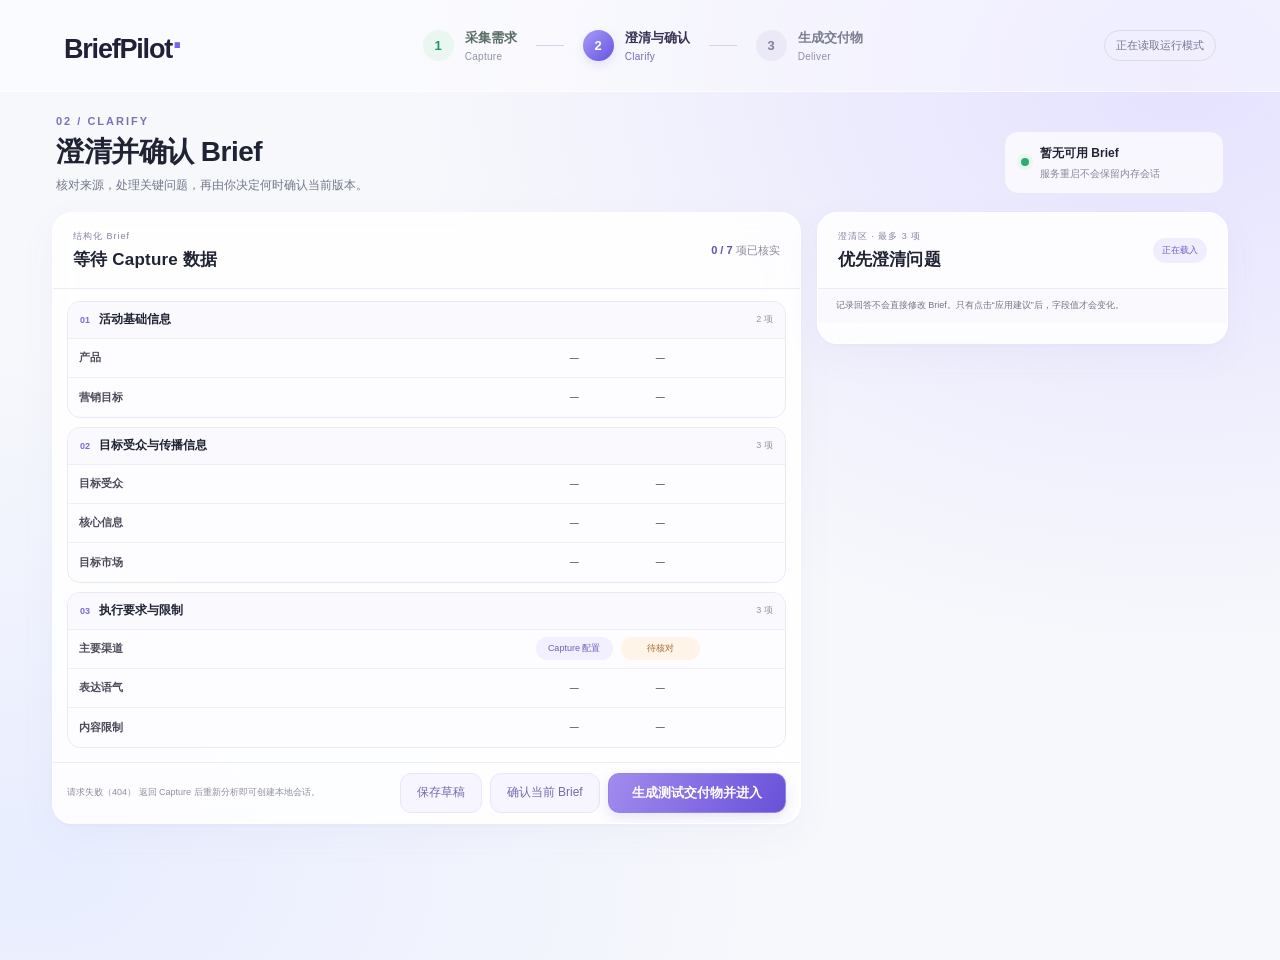
==== design_prototype/clarify.html @ 7cd5693d "feat: complete BriefPilot trusted brief workflow MVP" ====
<!doctype html>
<html lang="zh-CN">
<head>
  <meta charset="utf-8"><meta name="viewport" content="width=device-width, initial-scale=1">
  <title>BriefPilot · 澄清与确认</title><link rel="stylesheet" href="styles.css?v=6"><link rel="stylesheet" href="workspace.css"><link rel="icon" href="data:,">
</head>
<body class="work-page">
  <header class="topbar">
    <a class="brand" href="index.html" aria-label="BriefPilot 首页">BriefPilot<span class="brand-dot">·</span></a>
    <ol class="steps" aria-label="工作流程">
      <li class="done"><a href="index.html"><span class="step-number">1</span><span>采集需求<small>Capture</small></span></a></li>
      <li class="active" aria-current="step"><a href="clarify.html"><span class="step-number">2</span><span>澄清与确认<small>Clarify</small></span></a></li>
      <li><a href="deliver.html"><span class="step-number">3</span><span>生成交付物<small>Deliver</small></span></a></li>
    </ol>
    <span class="prototype-tag" id="mode-tag">正在读取运行模式</span>
  </header>
  <main class="work-main">
    <section class="work-heading">
      <div><p class="eyebrow" id="mode-eyebrow">02 / CLARIFY</p><h1>澄清并确认 Brief</h1><p>核对来源，处理关键问题，再由你决定何时确认当前版本。</p></div>
      <div class="heading-status"><span class="status-dot"></span><div><strong id="brief-version">正在载入工作状态…</strong><small id="save-state">本地测试模式 · 未调用 AI</small></div></div>
    </section>

    <section class="clarify-layout">
      <div class="brief-panel panel">
        <header class="panel-head"><div><span class="panel-kicker">结构化 Brief</span><h2 id="brief-title">等待 Capture 数据</h2></div><span class="summary-line"><b id="confirmed-count">0 / 7</b> 项已核实</span></header>
        <div class="brief-groups">
          <section class="brief-group">
            <header><div><span class="group-index">01</span><h3>活动基础信息</h3></div><span>2 项</span></header>
            <div class="brief-row"><label for="product">产品</label><input id="product" data-field="product"><span class="source" id="source-product">—</span><span class="verify" id="verify-product">—</span><details class="evidence" id="evidence-product" hidden><summary>原文依据</summary><p id="excerpt-product"></p></details></div>
            <div class="brief-row"><label for="goal">营销目标</label><input id="goal" class="critical-field" data-field="campaign_goal"><span class="source" id="source-campaign_goal">—</span><span class="verify" id="verify-campaign_goal">—</span><details class="evidence" id="evidence-campaign_goal" hidden><summary>原文依据</summary><p id="excerpt-campaign_goal"></p></details></div>
          </section>
          <section class="brief-group">
            <header><div><span class="group-index">02</span><h3>目标受众与传播信息</h3></div><span>3 项</span></header>
            <div class="brief-row"><label for="audience">目标受众</label><input id="audience" class="critical-field" data-field="audience"><span class="source" id="source-audience">—</span><span class="verify" id="verify-audience">—</span><details class="evidence" id="evidence-audience" hidden><summary>原文依据</summary><p id="excerpt-audience"></p></details></div>
            <div class="brief-row"><label for="message">核心信息</label><input id="message" class="critical-field" data-field="key_message"><span class="source" id="source-key_message">—</span><span class="verify" id="verify-key_message">—</span><details class="evidence" id="evidence-key_message" hidden><summary>原文依据</summary><p id="excerpt-key_message"></p></details></div>
            <div class="brief-row"><label for="market-clarify">目标市场</label><input id="market-clarify" class="critical-field" data-field="region"><span class="source" id="source-region">—</span><span class="verify" id="verify-region">—</span><details class="evidence" id="evidence-region" hidden><summary>原文依据</summary><p id="excerpt-region"></p></details></div>
          </section>
          <section class="brief-group">
            <header><div><span class="group-index">03</span><h3>执行要求与限制</h3></div><span>3 项</span></header>
            <div class="brief-row"><label for="channels">主要渠道</label><input id="channels" readonly aria-readonly="true"><span class="source user-source">Capture 配置</span><span class="verify pending">待核对</span></div>
            <div class="brief-row"><label for="tone">表达语气</label><input id="tone" data-field="tone"><span class="source" id="source-tone">—</span><span class="verify" id="verify-tone">—</span></div>
            <div class="brief-row"><label for="constraints">内容限制</label><input id="constraints" data-field="constraints"><span class="source" id="source-constraints">—</span><span class="verify" id="verify-constraints">—</span></div>
          </section>
        </div>
        <div id="impact-bar" class="impact-bar" hidden><div><strong>变更影响提示</strong><p id="impact-copy">关键字段已修改；后续生成内容需要使用保存后的新版本。</p></div><button type="button" class="text-button" id="review-impact">查看影响</button></div>
        <footer class="panel-actions"><span id="clarify-feedback">正在连接本地工作状态…</span><div><button type="button" class="button secondary" id="save-draft">保存草稿</button><button type="button" class="button secondary" id="confirm-brief">确认当前 Brief</button><button type="button" class="button primary compact-primary" id="enter-deliver" disabled>生成测试交付物并进入</button></div></footer>
      </div>

      <aside class="question-panel panel">
        <header class="panel-head"><div><span class="panel-kicker">澄清区 · 最多 3 项</span><h2>优先澄清问题</h2></div><span class="question-count" id="question-count">正在载入</span></header>
        <p class="panel-intro">记录回答不会直接修改 Brief。只有点击“应用建议”后，字段值才会变化。</p>
        <div class="questions" id="questions"></div>
      </aside>
    </section>
  </main>
  <dialog id="confirm-dialog"><div class="dialog-kicker">人工确认 · 本地工作状态</div><h2>确认当前 Brief？</h2><p>仍有 <strong id="unresolved-count">0</strong> 项未解决。确认表示你认可当前已保存版本可继续使用，不代表客户批准，也不代表其中声明已完成事实核实。</p><div class="dialog-actions"><button type="button" class="button secondary" id="cancel-confirm">返回检查</button><button type="button" class="button primary" id="complete-confirm">继续确认</button></div></dialog>
  <dialog id="impact-dialog"><div class="dialog-kicker">Change Impact Review</div><h2>关键字段已经变化</h2><p>营销目标、目标市场、目标受众或核心信息保存变更后，Python 后端会保留现有交付物，并将受影响的 current 稿标记为 stale、提示重新审核。</p><button type="button" class="button primary" id="close-impact">知道了</button></dialog>
  <div class="toast" id="toast" role="status" hidden></div>
  <script src="clarify.js?v=5"></script>
</body>
</html>
---- design_prototype/styles.css ----
:root{--canvas:#f7f8fc;--surface:#fff;--primary:#6058d8;--soft:#edeaff;--text:#202333;--muted:#626a7c;--line:#e9e7f3;--radius:22px}

/* Shared workflow navigation states for Capture, Clarify and Deliver. */
.topbar .steps li>a,
.topbar .steps li>a:visited{
  display:flex;
  align-items:center;
  gap:11px;
  border-radius:10px;
  color:inherit;
  text-decoration:none;
}
.topbar .steps li>a:hover{
  color:#514a75;
  text-decoration:none;
}
.topbar .steps li>a:focus-visible{
  outline:3px solid #c8baf9;
  outline-offset:5px;
  text-decoration:none;
}
.topbar .steps li>a:active{
  color:#443b74;
  text-decoration:none;
}
.topbar .steps li.active>a,
.topbar .steps li.active>a:visited{
  color:#363154;
  font-weight:700;
}
.topbar .steps li.done>a,
.topbar .steps li.done>a:visited{
  color:#586b62;
}
.topbar .steps li.done .step-number{
  background:#e9f7f0;
  color:#279569;
}
*{box-sizing:border-box}body{margin:0;color:var(--text);font-family:Inter,"PingFang SC","Microsoft YaHei",sans-serif;background:radial-gradient(ellipse at 92% 8%,#e5e2ff 0,transparent 46%),radial-gradient(ellipse at 3% 90%,#e8edff 0,transparent 42%),var(--canvas);font-size:14px;-webkit-font-smoothing:antialiased}button,input,select,textarea{font:inherit}button{cursor:pointer}.topbar{height:92px;padding:0 5%;display:flex;align-items:center;justify-content:space-between;border-bottom:1px solid #ffffffba;background:#ffffff60}.brand{font-size:27px;font-weight:800;letter-spacing:-1.2px;color:#202039;text-decoration:none}.brand-dot{color:#7764ed;font-size:38px}.prototype-tag{font-size:11px;color:#77778e;border:1px solid #ddd9f1;padding:7px 11px;border-radius:20px}.steps{list-style:none;display:flex;gap:66px;padding:0;margin:0}.steps li{display:flex;align-items:center;gap:11px;position:relative;color:#7a7c91;font-size:13px;font-weight:600}.steps li:not(:last-child):after{content:"";position:absolute;width:28px;height:1px;background:#d6d3e9;right:-47px}.steps small{display:block;font-size:10px;font-weight:400;letter-spacing:.3px;margin-top:4px;color:#9091a6}.step-number{width:31px;height:31px;border-radius:50%;display:grid;place-items:center;background:#eae9f5;color:#81809c;font-size:13px}.active .step-number{background:linear-gradient(135deg,#a99afa,#6455df);color:white;box-shadow:0 4px 10px #7660db24}.steps .active{color:#363154}.active small{color:#7569b4}main{max-width:1200px;margin:0 auto;padding:0 12px}.intro{display:flex;justify-content:space-between;align-items:center;padding:43px 17px 32px}.eyebrow{font-size:11px;letter-spacing:2px;font-weight:600;color:#7d71b5;margin:0 0 17px}h1{font-size:37px;letter-spacing:-1px;line-height:1.5;font-weight:650;margin:0}h1 span{color:var(--primary)}.subtitle{font-size:13px;color:#7a7e92;line-height:1.9;margin:14px 0 0}.principle{width:300px;border-left:1px solid #dcd7f3;padding:4px 0 4px 37px;margin-right:29px;color:#87829f}.principle-index{font-size:10px;letter-spacing:2px}.principle p{font-size:22px;line-height:1.7;color:#71688f;font-weight:400;margin:16px 0}.principle-rule{width:31px;height:2px;background:#b8acee;margin:18px 0}.principle>span:last-child{font-size:11px;letter-spacing:1px}.workspace{background:#ffffffdf;border:1px solid white;border-radius:var(--radius);padding:28px 32px 0;box-shadow:0 12px 44px #6863b20c,0 2px 5px #6863b208;backdrop-filter:blur(15px)}.card-heading{display:flex;justify-content:space-between;align-items:center;margin-bottom:21px}.section-kicker{font-size:10px;color:#9994ad;letter-spacing:1px;margin-bottom:7px}h2{font-size:19px;margin:0;font-weight:650;letter-spacing:.2px}.button{border-radius:11px;display:inline-flex;align-items:center;justify-content:center;gap:19px;transition:background .18s,box-shadow .18s,transform .18s;min-height:42px;border:1px solid transparent}.secondary{color:#7568b0;background:#f7f5ff;border-color:#eae5fb;padding:0 16px;font-size:12px}.secondary:hover{background:#eeebff;border-color:#d8cef9}.editor{border:1px solid #e4e1f0;border-radius:13px;overflow:hidden;background:#fbfaff;transition:box-shadow .2s,border-color .2s}.editor:focus-within{border-color:#9481e9;box-shadow:0 0 0 3px #edeaff}textarea{background:transparent;border:0;resize:vertical;min-height:140px;height:151px;width:100%;outline:0;padding:20px 21px 7px;color:#353344;font-size:13px;line-height:1.9}textarea::placeholder{color:#9b98af}.editor-footer{display:flex;justify-content:space-between;padding:8px 20px 13px;font-size:10px;color:#aaa5bd}.configuration{display:grid;grid-template-columns:1.05fr 1.13fr .65fr;gap:32px;padding:23px 0 25px}.field label,.field legend{font-size:12px;font-weight:600}.field label>span:not(.checkmark),.field legend>span{font-size:10px;font-weight:400;color:#9a96aa;margin-left:9px}.field select{width:100%;display:block;height:42px;background:#fcfbff;color:#69647f;border:1px solid #e6e2f1;border-radius:9px;padding:0 12px;margin-top:10px;font-size:12px;cursor:pointer}.field{margin:0;padding:0;border:0;min-width:0}.channel-options{display:flex;gap:10px;margin-top:10px}.channel{height:42px;display:flex;align-items:center;gap:9px;border:1px solid #e2dcf6;border-radius:9px;padding:0 15px;background:#f4f1ff;color:#6653b8;cursor:pointer;flex:1;font-size:12px!important;font-weight:500!important}.channel input{position:absolute;opacity:0;width:1px;height:1px}.checkmark{width:14px;height:14px;border-radius:4px;border:1px solid #c2b7e8;display:grid;place-items:center}.channel:has(:checked) .checkmark{background:#8c79e5;border-color:#8c79e5}.channel:has(:checked) .checkmark:after{content:"✓";color:white;font-size:10px}.channel:has(input:not(:checked)){background:#fff;color:#817a92}.channel:focus-within{outline:2px solid #a48de8;outline-offset:3px}.language{border-left:1px solid #ece8f4;padding-left:27px}.language>span{font-size:10px;color:#9690a6}.language strong{display:block;font-weight:500;font-size:13px;margin-top:9px}.language small{font-size:10px;color:#a5a0b3;margin-left:8px;font-weight:400}.language p{font-size:10px;color:#a8a3b5;margin:6px 0 0}.action-row{display:flex;align-items:center;justify-content:space-between;border-top:1px solid #eeeaf5;padding:22px 0}.action-note strong{font-size:12px;font-weight:500;color:#736c86}.action-note p{font-size:11px;color:#a19aaa;margin:6px 0 0}.primary{min-width:178px;min-height:46px;background:linear-gradient(115deg,#a28bee,#6851d8);color:#fff;padding:0 23px;box-shadow:0 5px 14px #7359d329;border:1px solid #9681e5;font-size:13px;font-weight:600}.primary:hover{transform:translateY(-1px);box-shadow:0 7px 19px #7359d345}.primary:active{transform:translateY(0)}button:focus-visible,select:focus-visible{outline:3px solid #c8baf9;outline-offset:3px}footer{display:flex;justify-content:space-between;font-size:10px;color:#a4a0b4;padding:19px 5px 26px}footer b{font-size:10px;font-weight:600;margin-left:10px;color:#878198}.sr-only{position:absolute;width:1px;height:1px;padding:0;margin:-1px;overflow:hidden;clip:rect(0,0,0,0);white-space:nowrap;border:0}#feedback{color:#98674c;font-size:12px;padding:0 0 18px;margin:0}dialog{border:1px solid white;border-radius:24px;padding:32px;width:min(480px,calc(100% - 40px));box-shadow:0 25px 100px #39306030;color:var(--text)}dialog::backdrop{background:#29213d50;backdrop-filter:blur(5px)}.dialog-kicker{font-size:11px;color:var(--primary);margin-bottom:13px}dialog p{line-height:1.9;color:var(--muted);font-size:13px}dialog dl{background:#f5f3fe;padding:18px;border-radius:12px}dialog dl div{display:flex;justify-content:space-between;font-size:12px;line-height:2.1}dialog dd{margin:0}.dialog-note{margin:20px 0}.dialog-note+.primary{width:100%}@media(min-width:1450px){.intro{padding-top:47px;padding-bottom:37px}.workspace{padding-top:30px}textarea{height:165px}}@media(max-width:900px){.topbar{padding:0 24px}.prototype-tag{display:none}.steps{gap:37px}.steps li:not(:last-child):after{right:-27px;width:17px}.intro{padding:35px 10px}.principle{width:220px;margin:0;padding-left:24px}.configuration{gap:18px;grid-template-columns:1fr 1fr}.language{display:none}main{padding:0 22px}h1{font-size:31px}}@media(max-width:600px){.topbar{height:auto;min-height:125px;flex-direction:column;justify-content:center;gap:17px}.brand{font-size:24px}.steps{gap:40px}.steps li{font-size:10px;gap:7px}.step-number{width:25px;height:25px}.steps small{font-size:9px}.intro{padding:30px 0}.principle{display:none}h1{font-size:29px}.workspace{padding:22px 18px 0}.configuration{grid-template-columns:1fr}.card-heading{gap:12px}.secondary{font-size:10px;padding:0 10px;gap:7px}.section-kicker{font-size:9px}h2{font-size:17px}.action-row{gap:18px;align-items:stretch;flex-direction:column}.primary{width:100%}footer{line-height:1.8}footer>span:last-child{display:none}textarea{height:180px}main{padding:0 16px}}
---- design_prototype/workspace.css ----
/* V2 workspace extension. All colors, type families, buttons and top chrome inherit styles.css. */
.steps li a{display:flex;align-items:center;gap:11px;color:inherit;text-decoration:none}.steps .done .step-number{background:#e9f7f0;color:#279569}.work-page{min-width:1080px;min-height:960px}.work-main{padding-bottom:24px}.work-heading{min-height:108px;padding:23px 4px 18px;display:flex;align-items:flex-end;justify-content:space-between}.work-heading .eyebrow{margin:0 0 8px}.work-heading h1{font-size:28px;line-height:1.2;letter-spacing:-.5px}.work-heading>div>p:last-child{margin:8px 0 0;color:#71768a;font-size:12px}.heading-status{display:flex;align-items:center;gap:11px;background:#ffffffb3;border:1px solid #ebe8f4;border-radius:14px;padding:12px 16px;min-width:220px}.status-dot,.current-dot{width:8px;height:8px;border-radius:50%;background:#33aa73;box-shadow:0 0 0 4px #e7f8ef}.heading-status strong{font-size:12px;font-weight:600}.heading-status small{display:block;color:#8a8698;font-size:10px;margin-top:5px}.panel{background:#ffffffdf;border:1px solid #fff;border-radius:20px;box-shadow:0 12px 38px #6863b20c,0 2px 5px #6863b208;backdrop-filter:blur(14px)}.panel-head{min-height:66px;padding:17px 20px;display:flex;justify-content:space-between;align-items:center;border-bottom:1px solid #eeebf5}.panel-kicker{display:block;font-size:9px;color:#8b82a4;letter-spacing:1px;margin-bottom:5px}.panel-head h2,.content-head h2{font-size:17px}.summary-line{font-size:11px;color:#8d8898}.summary-line b{color:#5f56a5}.clarify-layout{display:grid;grid-template-columns:minmax(0,1.82fr) minmax(360px,1fr);gap:16px;align-items:start}.brief-panel{overflow:hidden}.brief-groups{padding:12px 14px 5px}.brief-group{border:1px solid #ebe8f3;border-radius:13px;margin-bottom:9px;background:#fdfcff}.brief-group>header{height:37px;padding:0 12px;display:flex;justify-content:space-between;align-items:center;background:#faf9fe;border-bottom:1px solid #efecf5;border-radius:13px 13px 0 0}.brief-group>header>div{display:flex;align-items:center;gap:9px}.brief-group h3{margin:0;font-size:12px}.brief-group>header>span{font-size:9px;color:#9993a7}.group-index{color:#7969d9;font-size:9px;font-weight:700}.brief-row{min-height:39px;display:grid;grid-template-columns:94px minmax(180px,1fr) 77px 79px 66px;gap:8px;align-items:center;padding:4px 11px;border-bottom:1px solid #f1eff5;position:relative}.brief-row:last-child{border-bottom:0}.brief-row>label{font-size:11px;font-weight:600;color:#4b4858}.brief-row>input{height:29px;border:1px solid transparent;border-radius:7px;background:transparent;padding:0 8px;color:#343142;font-size:11px;min-width:0}.brief-row>input:hover{border-color:#e6e1f2;background:#fff}.brief-row>input:focus{outline:0;border-color:#9683e8;background:#fff;box-shadow:0 0 0 3px #edeaff}.source,.verify{font-size:9px;border-radius:20px;text-align:center;padding:5px 6px;white-space:nowrap}.user-source{background:#f2efff;color:#6d5fc3}.inferred-source{background:#f0edff;color:#8068ce}.verified{background:#e9f8f0;color:#26845b}.pending{background:#fff4e7;color:#a36c30}.unresolved{background:#f7f3ec;color:#8e7658}.evidence{font-size:9px;color:#766c9b;position:relative}.evidence summary{cursor:pointer;list-style:none;white-space:nowrap}.evidence summary::-webkit-details-marker{display:none}.evidence[open] p{position:absolute;z-index:5;right:0;top:20px;width:260px;margin:0;padding:10px 12px;color:#625d71;line-height:1.6;background:#fff;border:1px solid #e6e0f2;border-radius:9px;box-shadow:0 9px 24px #4f47761f}.impact-bar{margin:0 14px 8px;background:#fff7f0;border:1px solid #f3e4d8;border-radius:11px;padding:10px 12px;display:flex;align-items:center;justify-content:space-between}.impact-bar[hidden]{display:none}.impact-bar strong{font-size:11px;color:#865f3e}.impact-bar p{font-size:9px;color:#9a775b;margin:4px 0 0}.text-button{background:transparent;border:0;color:#6857c9;font-size:10px;padding:7px}.panel-actions{min-height:60px;border-top:1px solid #eeebf5;padding:10px 14px;display:flex;align-items:center;justify-content:space-between}.panel-actions>span{font-size:9px;color:#938d9f}.panel-actions>div{display:flex;gap:8px}.compact-primary{min-width:142px;min-height:40px}.panel-actions .secondary{min-height:40px}.question-panel{overflow:hidden}.question-panel .panel-intro{margin:0;padding:10px 18px;color:#777185;font-size:9px;line-height:1.55;background:#faf9fd}.question-count{font-size:9px;color:#6f5fc5;background:#f0edff;padding:6px 9px;border-radius:20px}.questions{padding:10px}.question{border:1px solid #ece8f4;border-radius:12px;padding:10px;margin-bottom:8px;background:#fefeff}.question:last-child{margin-bottom:0}.question-title{display:flex;gap:9px;align-items:flex-start}.question-title>span{width:22px;height:22px;border-radius:50%;display:grid;place-items:center;background:#f0edff;color:#6656c9;font-size:10px;font-weight:700;flex:0 0 auto}.question-title strong{font-size:11px;display:block;line-height:1.45}.question-title small{font-size:8px;color:#9b95a8}.answer-input{width:calc(100% - 31px);height:31px;margin:7px 0 7px 31px;border:1px solid #e5e1ef;border-radius:8px;padding:0 9px;font-size:10px;color:#423d50}.answer-input:focus{outline:0;border-color:#9784e8;box-shadow:0 0 0 3px #eeeaff}.question-actions{display:flex;gap:5px;margin-left:31px}.question-actions button,.suggestion button{border:1px solid #e5e0f1;background:#fff;color:#6f6790;border-radius:7px;padding:5px 8px;font-size:8px}.question-actions button:first-child,.suggestion button{color:#6252be;background:#f2efff;border-color:#e4ddfd}.question[data-state="deferred"]{background:#fcfaf6}.question[data-state="na"]{opacity:.66}.question[data-state="applied"]{border-color:#ccebdc;background:#fbfffd}.suggestion{margin:8px 0 0 31px;padding:8px;background:#f5f2ff;border-radius:8px}.suggestion[hidden]{display:none}.suggestion span{font-size:8px;color:#7b6cc6}.suggestion p{margin:4px 0 7px;font-size:10px;line-height:1.4;color:#4c465c}.toast{position:fixed;right:28px;bottom:28px;background:#29263b;color:#fff;padding:12px 17px;border-radius:11px;font-size:11px;box-shadow:0 12px 34px #29263b36;z-index:20}.toast[hidden]{display:none}.dialog-actions{display:flex;justify-content:flex-end;gap:8px;margin-top:22px}.dialog-actions .primary{min-width:130px}.dialog-actions .secondary{min-width:110px}

.deliver-heading{align-items:center}.deliver-controls{display:flex;align-items:center;gap:8px}.deliver-controls .secondary{min-height:44px;font-size:11px}.deliver-shell{overflow:hidden}.stale-banner{display:flex;justify-content:space-between;align-items:center;padding:11px 20px;background:#fff3f0;border-bottom:1px solid #f4ded8}.stale-banner[hidden]{display:none}.stale-banner strong{font-size:11px;color:#a14f41}.stale-banner p{font-size:9px;color:#996d66;margin:3px 0 0}.deliver-tabs{height:72px;display:grid;grid-template-columns:repeat(3,1fr);border-bottom:1px solid #ece8f4;padding:7px}.deliver-tabs button{background:transparent;border:0;border-radius:11px;display:grid;grid-template-columns:30px auto;grid-template-rows:1fr 1fr;text-align:left;align-items:end;padding:8px 18px;color:#777185}.deliver-tabs button>span{grid-row:1/3;align-self:center;width:25px;height:25px;display:grid;place-items:center;border-radius:50%;background:#f0eef8;color:#89839d;font-size:9px}.deliver-tabs strong{font-size:12px}.deliver-tabs small{font-size:8px;align-self:start;margin-top:2px;color:#9e98aa}.deliver-tabs button[aria-selected="true"]{background:#f2efff;color:#5c4ec0}.deliver-tabs button[aria-selected="true"]>span{background:#7662dc;color:#fff}.deliver-content{padding:17px 20px 12px;min-height:520px}.deliver-content[hidden]{display:none}.content-head{height:48px;display:flex;align-items:flex-start;justify-content:space-between}.content-head .panel-kicker{margin-bottom:4px}.review-select{font-size:9px;color:#8d869a;display:flex;align-items:center;gap:8px}.review-select select{height:31px;border:1px solid #dfd9ee;border-radius:8px;background:#fbfaff;color:#544d68;padding:0 28px 0 9px;font-size:10px}.marketing-grid{display:grid;grid-template-columns:minmax(0,2.15fr) minmax(245px,.75fr);gap:14px}.brief-document{border:1px solid #e9e5f1;border-radius:14px;background:#fefeff;padding:15px}.document-lead{min-height:101px;border-radius:11px;padding:16px 18px;background:linear-gradient(120deg,#f5efff,#f3f5ff);display:flex;justify-content:space-between}.document-lead>div>span{font-size:8px;letter-spacing:1px;color:#8473c3}.document-lead h3{font-size:22px;margin:9px 0 7px;letter-spacing:-.4px}.document-lead p{font-size:10px;color:#746e84;margin:0}.version-chip{align-self:flex-start;background:#f0edff;color:#6856c7;padding:6px 9px;border-radius:20px;font-size:9px}.brief-facts{display:grid;grid-template-columns:repeat(3,1fr);gap:8px;margin:12px 0}.brief-facts>div{border:1px solid #eeeaf4;border-radius:10px;padding:11px}.brief-facts span,.brief-points span{display:block;color:#8c8599;font-size:8px;margin-bottom:6px}.brief-facts strong{font-size:10px}.brief-points{display:grid;grid-template-columns:1.2fr 1.5fr .7fr;border-top:1px solid #efecf4;padding-top:12px;gap:14px}.brief-points p{font-size:10px;line-height:1.5;margin:0;color:#514c5f}.delivery-rail{display:grid;gap:10px}.delivery-rail>section{border:1px solid #e9e5f1;border-radius:12px;padding:14px;background:#fefeff}.rail-label{font-size:8px;color:#8a8396;letter-spacing:.5px}.status-row{display:flex;gap:9px;align-items:center;margin:11px 0 13px}.status-row strong{font-size:11px;color:#277d59}.delivery-rail dl{margin:0}.delivery-rail dl>div{display:flex;justify-content:space-between;font-size:9px;line-height:2}.delivery-rail dt{color:#8b8595}.delivery-rail dd{margin:0}.risk-card{background:#fffcf8!important}.risk-card p{font-size:9px;color:#655b51;border-bottom:1px solid #f2ece5;padding:8px 0;margin:0}.risk-card small{display:block;color:#9a8d7e;font-size:8px;line-height:1.5;margin-top:8px}.clarification-sheet{display:grid;gap:9px}.clarification-sheet article{display:grid;grid-template-columns:64px 1fr 140px;gap:12px;align-items:center;border:1px solid #ece8f4;border-radius:12px;padding:13px;background:#fefeff}.question-state{font-size:9px;text-align:center;border-radius:20px;padding:6px}.question-state.resolved{background:#e8f8ef;color:#248359}.question-state.deferred{background:#fff5e8;color:#a26d33}.question-state.open{background:#f2efff;color:#6859bd}.clarification-sheet strong{font-size:11px}.clarification-sheet p{font-size:9px;color:#777082;margin:5px 0 0}.clarification-sheet small{font-size:8px;color:#9a94a5}.sheet-note{margin-top:11px;padding:13px 15px;border-radius:11px;background:#f5f3fc}.sheet-note strong{font-size:10px}.sheet-note p{font-size:9px;color:#777082;margin:5px 0 0}.channel-drafts{display:grid;grid-template-columns:1fr 1fr;gap:12px}.draft-card{border:1px solid #e9e5f1;border-radius:13px;padding:14px;background:#fefeff}.draft-card>header{display:flex;justify-content:space-between;align-items:center}.draft-card>header>div{display:flex;align-items:center;gap:10px}.platform-mark{width:32px;height:32px;border-radius:9px;background:#ede9ff;color:#6352c3;display:grid;place-items:center;font-size:9px;font-weight:700}.draft-card header strong{font-size:11px}.draft-card header small{display:block;font-size:8px;color:#9b95a6;margin-top:4px}.draft-status{font-size:8px;color:#27825a;background:#e9f8f0;padding:5px 8px;border-radius:20px}.draft-card label{font-size:9px;color:#7e778d;display:block;margin-top:11px}.draft-card textarea{height:69px;min-height:69px;resize:none;border:1px solid #e5e0ef;border-radius:9px;margin-top:5px;padding:9px 10px;background:#faf9fe;color:#3f3a4b;font-size:10px;line-height:1.5}.translation{background:#f4f2fb;border-radius:9px;padding:9px 11px;margin-top:8px}.translation>span{font-size:8px;color:#797187}.translation b{color:#25835b;background:#e4f6ec;border-radius:20px;padding:3px 6px;margin-left:5px;font-weight:500}.translation b.needs-update{color:#a6682e;background:#fff0df}.translation p,.expression{font-size:9px;line-height:1.5;margin:6px 0 0;color:#555061}.expression{color:#837c8c}.translation-warning{margin-top:10px;padding:10px 12px;border-radius:10px;background:#fff4e8;border:1px solid #f3e3d2}.translation-warning[hidden]{display:none}.translation-warning strong{font-size:10px;color:#9d6834}.translation-warning p{font-size:9px;margin:4px 0 0;color:#94785c}.review-badge{font-size:9px;color:#a36b30;background:#fff3e5;border-radius:20px;padding:6px 9px}.deliver-actions{min-height:63px;border-top:1px solid #ece8f4;padding:10px 20px;display:flex;justify-content:space-between;align-items:center}.deliver-actions>div:first-child strong{display:block;font-size:10px}.deliver-actions>div:first-child span{display:block;font-size:8px;color:#9891a1;margin-top:5px}.deliver-actions>div:last-child{display:flex;gap:8px}.deliver-actions .secondary{min-height:40px}.deliver-actions .compact-primary{min-height:40px}

.review-notes,.handoff-notes{display:grid;grid-template-columns:repeat(3,1fr);gap:10px;margin-top:12px}.review-notes article,.handoff-notes article{border-top:1px solid #e8e4f0;padding:12px 4px}.review-notes span,.handoff-notes span{font-size:8px;color:#8d8699}.review-notes strong,.handoff-notes strong{display:block;font-size:10px;margin:6px 0}.review-notes p,.handoff-notes p{font-size:9px;color:#777181;margin:0;line-height:1.5}.handoff-notes{margin-top:16px}
@media(max-width:1180px){.clarify-layout{grid-template-columns:1.65fr 1fr}.brief-row{grid-template-columns:78px minmax(150px,1fr) 65px 68px 55px}.work-main{padding-left:22px;padding-right:22px}.channel-drafts{grid-template-columns:1fr}.deliver-content{min-height:540px}}
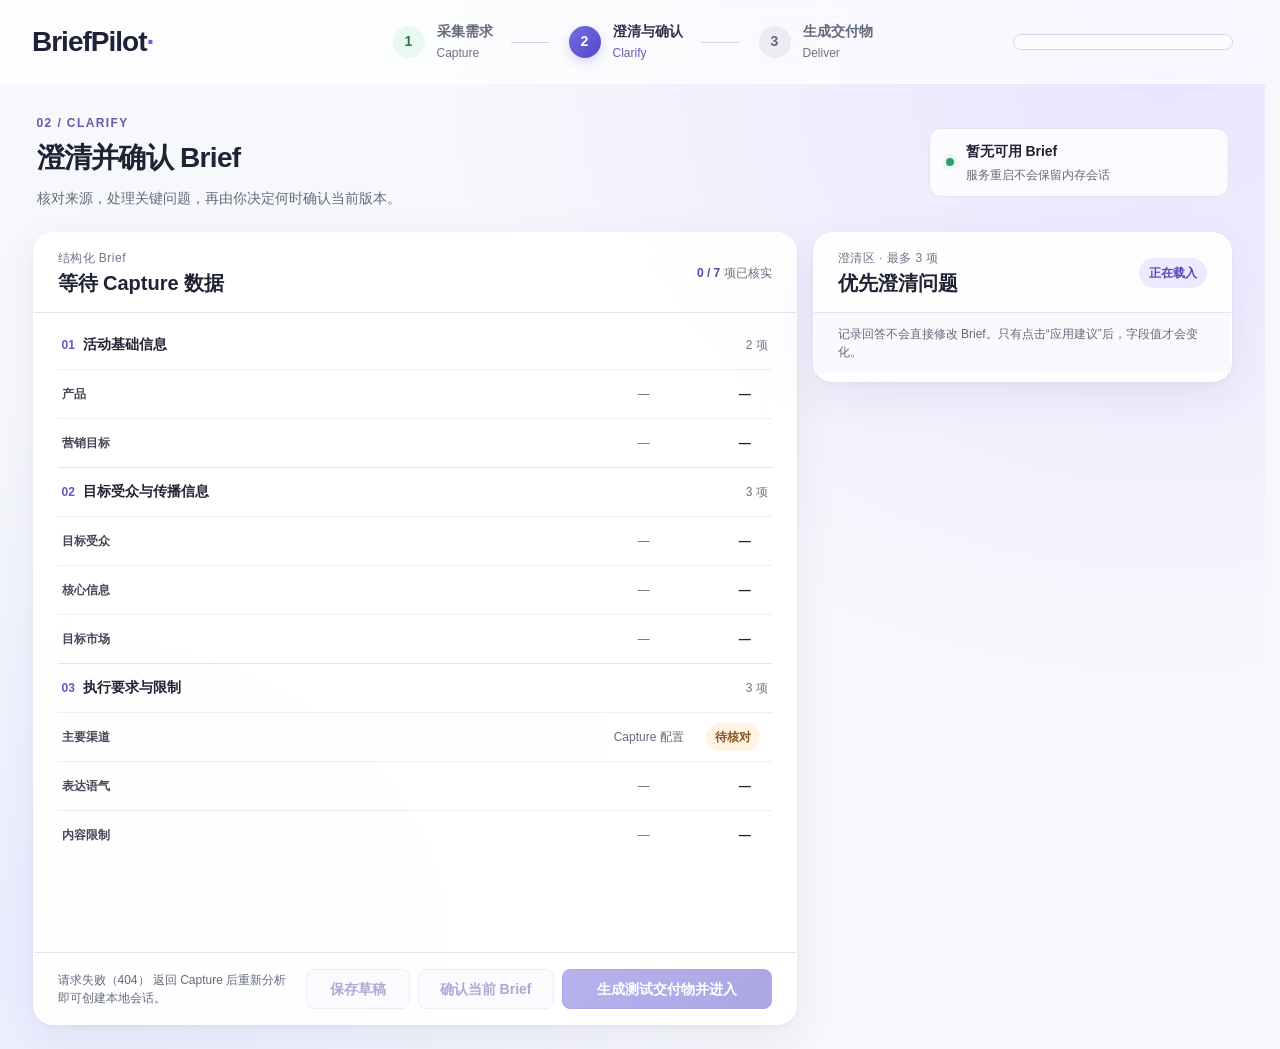
==== commit 4cb7a6c7: "release: finalize BriefPilot V2.1 portfolio build" ====
--- a/design_prototype/clarify.html
+++ b/design_prototype/clarify.html
@@ -2,7 +2,7 @@
 <html lang="zh-CN">
 <head>
   <meta charset="utf-8"><meta name="viewport" content="width=device-width, initial-scale=1">
-  <title>BriefPilot · 澄清与确认</title><link rel="stylesheet" href="styles.css?v=6"><link rel="stylesheet" href="workspace.css"><link rel="icon" href="data:,">
+  <title>BriefPilot · 澄清与确认</title><link rel="stylesheet" href="styles.css?v=10"><link rel="stylesheet" href="workspace.css?v=5"><link rel="icon" href="data:,">
 </head>
 <body class="work-page">
   <header class="topbar">
@@ -12,7 +12,7 @@
       <li class="active" aria-current="step"><a href="clarify.html"><span class="step-number">2</span><span>澄清与确认<small>Clarify</small></span></a></li>
       <li><a href="deliver.html"><span class="step-number">3</span><span>生成交付物<small>Deliver</small></span></a></li>
     </ol>
-    <span class="prototype-tag" id="mode-tag">正在读取运行模式</span>
+    <span class="prototype-tag" id="mode-tag" data-compact-label="读取模式">正在读取运行模式</span>
   </header>
   <main class="work-main">
     <section class="work-heading">
@@ -43,7 +43,7 @@
           </section>
         </div>
         <div id="impact-bar" class="impact-bar" hidden><div><strong>变更影响提示</strong><p id="impact-copy">关键字段已修改；后续生成内容需要使用保存后的新版本。</p></div><button type="button" class="text-button" id="review-impact">查看影响</button></div>
-        <footer class="panel-actions"><span id="clarify-feedback">正在连接本地工作状态…</span><div><button type="button" class="button secondary" id="save-draft">保存草稿</button><button type="button" class="button secondary" id="confirm-brief">确认当前 Brief</button><button type="button" class="button primary compact-primary" id="enter-deliver" disabled>生成测试交付物并进入</button></div></footer>
+        <footer class="panel-actions"><span id="clarify-feedback" role="status" aria-live="polite">正在连接本地工作状态…</span><div><button type="button" class="button secondary" id="save-draft">保存草稿</button><button type="button" class="button secondary" id="confirm-brief">确认当前 Brief</button><button type="button" class="button primary compact-primary" id="enter-deliver" disabled>生成测试交付物并进入</button></div></footer>
       </div>
 
       <aside class="question-panel panel">
@@ -53,9 +53,9 @@
       </aside>
     </section>
   </main>
-  <dialog id="confirm-dialog"><div class="dialog-kicker">人工确认 · 本地工作状态</div><h2>确认当前 Brief？</h2><p>仍有 <strong id="unresolved-count">0</strong> 项未解决。确认表示你认可当前已保存版本可继续使用，不代表客户批准，也不代表其中声明已完成事实核实。</p><div class="dialog-actions"><button type="button" class="button secondary" id="cancel-confirm">返回检查</button><button type="button" class="button primary" id="complete-confirm">继续确认</button></div></dialog>
-  <dialog id="impact-dialog"><div class="dialog-kicker">Change Impact Review</div><h2>关键字段已经变化</h2><p>营销目标、目标市场、目标受众或核心信息保存变更后，Python 后端会保留现有交付物，并将受影响的 current 稿标记为 stale、提示重新审核。</p><button type="button" class="button primary" id="close-impact">知道了</button></dialog>
-  <div class="toast" id="toast" role="status" hidden></div>
-  <script src="clarify.js?v=5"></script>
+  <dialog id="confirm-dialog" aria-labelledby="confirm-dialog-title"><div class="dialog-kicker">人工确认 · 本地工作状态</div><h2 id="confirm-dialog-title">确认当前 Brief？</h2><p>仍有 <strong id="unresolved-count">0</strong> 项未解决。确认表示你认可当前已保存版本可继续使用，不代表客户批准，也不代表其中声明已完成事实核实。</p><div class="dialog-actions"><button type="button" class="button secondary" id="cancel-confirm">返回检查</button><button type="button" class="button primary" id="complete-confirm">继续确认</button></div></dialog>
+  <dialog id="impact-dialog" aria-labelledby="impact-dialog-title"><div class="dialog-kicker">变更影响检查</div><h2 id="impact-dialog-title">关键字段已经变化</h2><p>营销目标、目标市场、目标受众或核心信息保存变更后，Python 后端会保留现有交付物，并将受影响的当前稿标记为需复审、提示重新审核。</p><button type="button" class="button primary" id="close-impact">知道了</button></dialog>
+  <div class="toast" id="toast" role="status" aria-live="polite" hidden></div>
+  <script src="clarify.js?v=12"></script>
 </body>
 </html>
--- a/design_prototype/styles.css
+++ b/design_prototype/styles.css
@@ -1,39 +1,165 @@
-:root{--canvas:#f7f8fc;--surface:#fff;--primary:#6058d8;--soft:#edeaff;--text:#202333;--muted:#626a7c;--line:#e9e7f3;--radius:22px}
+:root {
+  --color-canvas:#f7f8fc;--color-surface:#fff;--color-surface-subtle:#faf9fd;
+  --color-primary:#6058d8;--color-primary-strong:#4f46c7;--color-primary-soft:#edeaff;
+  --color-text:#202333;--color-text-secondary:#626a7c;--color-text-muted:#6f7487;
+  --color-border:#e5e3ed;--color-border-strong:#d8d4e6;
+  --color-success:#247a55;--color-success-soft:#e9f8f0;
+  --color-warning:#87551f;--color-warning-soft:#fff3e3;
+  --color-danger:#9b4438;--color-danger-soft:#fff0ed;--color-focus:#4f3fc9;
+  --font-size-xs:12px;--font-size-sm:14px;--font-size-md:16px;--font-size-lg:20px;--font-size-xl:28px;
+  --font-weight-regular:400;--font-weight-semibold:600;--font-weight-bold:700;
+  --line-height-tight:1.25;--line-height-base:1.5;--line-height-relaxed:1.7;
+  --space-1:4px;--space-2:8px;--space-3:12px;--space-4:16px;--space-6:24px;--space-8:32px;
+  --radius-control:8px;--radius-card:12px;--radius-panel:20px;--radius-pill:999px;
+  --control-height:40px;--control-height-lg:44px;
+  --shadow-sm:0 2px 8px rgba(63,54,112,.08);
+  --shadow-panel:0 14px 40px rgba(68,59,122,.08),0 2px 6px rgba(68,59,122,.05);
+  --canvas:var(--color-canvas);--surface:var(--color-surface);--primary:var(--color-primary);
+  --soft:var(--color-primary-soft);--text:var(--color-text);--muted:var(--color-text-secondary);
+  --line:var(--color-border);--radius:var(--radius-panel);
+}
 
-/* Shared workflow navigation states for Capture, Clarify and Deliver. */
-.topbar .steps li>a,
-.topbar .steps li>a:visited{
-  display:flex;
-  align-items:center;
-  gap:11px;
-  border-radius:10px;
-  color:inherit;
-  text-decoration:none;
+*{box-sizing:border-box}
+html{min-width:0;scrollbar-gutter:stable;background:var(--color-canvas)}
+body{
+  margin:0;min-width:0;color:var(--color-text);
+  font-family:Inter,"PingFang SC","Microsoft YaHei",sans-serif;
+  font-size:var(--font-size-sm);line-height:var(--line-height-base);
+  background:radial-gradient(ellipse at 92% 8%,#e8e5ff 0,transparent 44%),radial-gradient(ellipse at 3% 90%,#e9edff 0,transparent 40%),var(--color-canvas);
+  -webkit-font-smoothing:antialiased;
 }
-.topbar .steps li>a:hover{
-  color:#514a75;
-  text-decoration:none;
+button,input,select,textarea{font:inherit}
+button{cursor:pointer}
+button:disabled,select:disabled,input:disabled,textarea:disabled{cursor:not-allowed;opacity:.48;box-shadow:none;transform:none}
+a,button,input,select,textarea,summary{-webkit-tap-highlight-color:transparent}
+a:focus-visible,button:focus-visible,input:focus-visible,select:focus-visible,textarea:focus-visible,summary:focus-visible,[tabindex]:focus-visible{
+  outline:3px solid var(--color-focus);outline-offset:3px;
 }
-.topbar .steps li>a:focus-visible{
-  outline:3px solid #c8baf9;
-  outline-offset:5px;
-  text-decoration:none;
+
+.topbar{
+  position:relative;min-height:84px;display:grid;grid-template-columns:minmax(0,1fr) minmax(0,1fr);
+  align-items:center;gap:var(--space-4);padding:0 max(32px,calc((100vw - 1320px)/2));
+  border-bottom:1px solid rgba(255,255,255,.8);background:rgba(255,255,255,.66);backdrop-filter:blur(16px);
 }
-.topbar .steps li>a:active{
-  color:#443b74;
-  text-decoration:none;
+.brand{justify-self:start;color:#202039;font-size:var(--font-size-xl);font-weight:var(--font-weight-bold);letter-spacing:-1px;line-height:1;text-decoration:none}
+.brand:visited{color:#202039}.brand-dot{color:#6d5ee5}
+.prototype-tag{
+  justify-self:end;width:220px;max-width:220px;padding:7px 12px;border:1px solid var(--color-border-strong);
+  border-radius:var(--radius-pill);color:var(--color-text-secondary);background:rgba(255,255,255,.58);
+  overflow:hidden;font-size:var(--font-size-xs);line-height:var(--line-height-base);text-align:center;white-space:nowrap;
 }
-.topbar .steps li.active>a,
-.topbar .steps li.active>a:visited{
-  color:#363154;
-  font-weight:700;
+.steps{position:absolute;left:50%;width:480px;transform:translateX(-50%);display:flex;align-items:center;justify-content:space-between;gap:0;padding:0;margin:0;list-style:none}
+.steps li{position:relative;color:var(--color-text-secondary);font-size:var(--font-size-sm);font-weight:var(--font-weight-semibold)}
+.steps li:not(:last-child)::after{content:"";position:absolute;top:50%;left:calc(100% + 18px);width:38px;height:1px;background:#d6d3e9}
+.steps li a,.steps li a:link,.steps li a:visited,.steps li a:hover,.steps li a:active{
+  display:flex;align-items:center;gap:var(--space-3);color:inherit;text-decoration:none;
 }
-.topbar .steps li.done>a,
-.topbar .steps li.done>a:visited{
-  color:#586b62;
+.steps li a:hover{color:var(--color-primary-strong)}
+.steps small{display:block;margin-top:2px;color:var(--color-text-muted);font-size:var(--font-size-xs);font-weight:var(--font-weight-regular)}
+.step-number{
+  width:32px;height:32px;flex:0 0 32px;display:grid;place-items:center;border-radius:50%;
+  color:var(--color-text-secondary);background:#ecebf4;font-size:var(--font-size-sm);
 }
-.topbar .steps li.done .step-number{
-  background:#e9f7f0;
-  color:#279569;
+.steps .active{color:#332f4d}.steps .active small{color:#675cb0}
+.steps .active .step-number{color:#fff;background:linear-gradient(135deg,#776ce3,#5148c8);box-shadow:0 4px 12px rgba(81,72,200,.22)}
+.steps .done .step-number{color:var(--color-success);background:var(--color-success-soft)}
+
+main{width:min(100%,1224px);margin:0 auto;padding:0 var(--space-3)}
+.intro{min-height:148px;display:flex;align-items:center;justify-content:space-between;gap:var(--space-8);padding:var(--space-6) var(--space-1) var(--space-4)}
+.intro-copy{min-width:0}
+.intro-copy .eyebrow{margin-bottom:var(--space-2)}
+.eyebrow{margin:0 0 var(--space-3);color:#675ba7;font-size:var(--font-size-xs);font-weight:var(--font-weight-semibold);letter-spacing:1.4px;text-transform:uppercase}
+h1,h2,h3{margin:0;font-weight:var(--font-weight-semibold);line-height:var(--line-height-tight)}
+h1{font-size:var(--font-size-xl);letter-spacing:-.7px}h1 span{color:var(--color-primary)}
+h2{font-size:var(--font-size-lg)}h3{font-size:var(--font-size-md)}
+.subtitle{margin:var(--space-3) 0 0;color:var(--color-text-secondary);font-size:var(--font-size-sm);line-height:var(--line-height-relaxed)}
+.principle{width:300px;flex:0 0 300px;padding:var(--space-1) 0 var(--space-1) var(--space-8);border-left:1px solid var(--color-border-strong);color:var(--color-text-secondary)}
+.principle-index,.principle>span:last-child{color:var(--color-text-muted);font-size:var(--font-size-xs);letter-spacing:.5px}
+.principle p{margin:var(--space-2) 0;color:#5f587c;font-size:var(--font-size-md);line-height:var(--line-height-base)}
+.principle-rule{width:32px;height:2px;margin:var(--space-3) 0;background:#a89de0}
+
+.workspace{
+  padding:var(--space-6) var(--space-8) 0;border:1px solid rgba(255,255,255,.95);
+  border-radius:var(--radius-panel);background:rgba(255,255,255,.92);box-shadow:var(--shadow-panel);backdrop-filter:blur(15px);
 }
-*{box-sizing:border-box}body{margin:0;color:var(--text);font-family:Inter,"PingFang SC","Microsoft YaHei",sans-serif;background:radial-gradient(ellipse at 92% 8%,#e5e2ff 0,transparent 46%),radial-gradient(ellipse at 3% 90%,#e8edff 0,transparent 42%),var(--canvas);font-size:14px;-webkit-font-smoothing:antialiased}button,input,select,textarea{font:inherit}button{cursor:pointer}.topbar{height:92px;padding:0 5%;display:flex;align-items:center;justify-content:space-between;border-bottom:1px solid #ffffffba;background:#ffffff60}.brand{font-size:27px;font-weight:800;letter-spacing:-1.2px;color:#202039;text-decoration:none}.brand-dot{color:#7764ed;font-size:38px}.prototype-tag{font-size:11px;color:#77778e;border:1px solid #ddd9f1;padding:7px 11px;border-radius:20px}.steps{list-style:none;display:flex;gap:66px;padding:0;margin:0}.steps li{display:flex;align-items:center;gap:11px;position:relative;color:#7a7c91;font-size:13px;font-weight:600}.steps li:not(:last-child):after{content:"";position:absolute;width:28px;height:1px;background:#d6d3e9;right:-47px}.steps small{display:block;font-size:10px;font-weight:400;letter-spacing:.3px;margin-top:4px;color:#9091a6}.step-number{width:31px;height:31px;border-radius:50%;display:grid;place-items:center;background:#eae9f5;color:#81809c;font-size:13px}.active .step-number{background:linear-gradient(135deg,#a99afa,#6455df);color:white;box-shadow:0 4px 10px #7660db24}.steps .active{color:#363154}.active small{color:#7569b4}main{max-width:1200px;margin:0 auto;padding:0 12px}.intro{display:flex;justify-content:space-between;align-items:center;padding:43px 17px 32px}.eyebrow{font-size:11px;letter-spacing:2px;font-weight:600;color:#7d71b5;margin:0 0 17px}h1{font-size:37px;letter-spacing:-1px;line-height:1.5;font-weight:650;margin:0}h1 span{color:var(--primary)}.subtitle{font-size:13px;color:#7a7e92;line-height:1.9;margin:14px 0 0}.principle{width:300px;border-left:1px solid #dcd7f3;padding:4px 0 4px 37px;margin-right:29px;color:#87829f}.principle-index{font-size:10px;letter-spacing:2px}.principle p{font-size:22px;line-height:1.7;color:#71688f;font-weight:400;margin:16px 0}.principle-rule{width:31px;height:2px;background:#b8acee;margin:18px 0}.principle>span:last-child{font-size:11px;letter-spacing:1px}.workspace{background:#ffffffdf;border:1px solid white;border-radius:var(--radius);padding:28px 32px 0;box-shadow:0 12px 44px #6863b20c,0 2px 5px #6863b208;backdrop-filter:blur(15px)}.card-heading{display:flex;justify-content:space-between;align-items:center;margin-bottom:21px}.section-kicker{font-size:10px;color:#9994ad;letter-spacing:1px;margin-bottom:7px}h2{font-size:19px;margin:0;font-weight:650;letter-spacing:.2px}.button{border-radius:11px;display:inline-flex;align-items:center;justify-content:center;gap:19px;transition:background .18s,box-shadow .18s,transform .18s;min-height:42px;border:1px solid transparent}.secondary{color:#7568b0;background:#f7f5ff;border-color:#eae5fb;padding:0 16px;font-size:12px}.secondary:hover{background:#eeebff;border-color:#d8cef9}.editor{border:1px solid #e4e1f0;border-radius:13px;overflow:hidden;background:#fbfaff;transition:box-shadow .2s,border-color .2s}.editor:focus-within{border-color:#9481e9;box-shadow:0 0 0 3px #edeaff}textarea{background:transparent;border:0;resize:vertical;min-height:140px;height:151px;width:100%;outline:0;padding:20px 21px 7px;color:#353344;font-size:13px;line-height:1.9}textarea::placeholder{color:#9b98af}.editor-footer{display:flex;justify-content:space-between;padding:8px 20px 13px;font-size:10px;color:#aaa5bd}.configuration{display:grid;grid-template-columns:1.05fr 1.13fr .65fr;gap:32px;padding:23px 0 25px}.field label,.field legend{font-size:12px;font-weight:600}.field label>span:not(.checkmark),.field legend>span{font-size:10px;font-weight:400;color:#9a96aa;margin-left:9px}.field select{width:100%;display:block;height:42px;background:#fcfbff;color:#69647f;border:1px solid #e6e2f1;border-radius:9px;padding:0 12px;margin-top:10px;font-size:12px;cursor:pointer}.field{margin:0;padding:0;border:0;min-width:0}.channel-options{display:flex;gap:10px;margin-top:10px}.channel{height:42px;display:flex;align-items:center;gap:9px;border:1px solid #e2dcf6;border-radius:9px;padding:0 15px;background:#f4f1ff;color:#6653b8;cursor:pointer;flex:1;font-size:12px!important;font-weight:500!important}.channel input{position:absolute;opacity:0;width:1px;height:1px}.checkmark{width:14px;height:14px;border-radius:4px;border:1px solid #c2b7e8;display:grid;place-items:center}.channel:has(:checked) .checkmark{background:#8c79e5;border-color:#8c79e5}.channel:has(:checked) .checkmark:after{content:"✓";color:white;font-size:10px}.channel:has(input:not(:checked)){background:#fff;color:#817a92}.channel:focus-within{outline:2px solid #a48de8;outline-offset:3px}.language{border-left:1px solid #ece8f4;padding-left:27px}.language>span{font-size:10px;color:#9690a6}.language strong{display:block;font-weight:500;font-size:13px;margin-top:9px}.language small{font-size:10px;color:#a5a0b3;margin-left:8px;font-weight:400}.language p{font-size:10px;color:#a8a3b5;margin:6px 0 0}.action-row{display:flex;align-items:center;justify-content:space-between;border-top:1px solid #eeeaf5;padding:22px 0}.action-note strong{font-size:12px;font-weight:500;color:#736c86}.action-note p{font-size:11px;color:#a19aaa;margin:6px 0 0}.primary{min-width:178px;min-height:46px;background:linear-gradient(115deg,#a28bee,#6851d8);color:#fff;padding:0 23px;box-shadow:0 5px 14px #7359d329;border:1px solid #9681e5;font-size:13px;font-weight:600}.primary:hover{transform:translateY(-1px);box-shadow:0 7px 19px #7359d345}.primary:active{transform:translateY(0)}button:focus-visible,select:focus-visible{outline:3px solid #c8baf9;outline-offset:3px}footer{display:flex;justify-content:space-between;font-size:10px;color:#a4a0b4;padding:19px 5px 26px}footer b{font-size:10px;font-weight:600;margin-left:10px;color:#878198}.sr-only{position:absolute;width:1px;height:1px;padding:0;margin:-1px;overflow:hidden;clip:rect(0,0,0,0);white-space:nowrap;border:0}#feedback{color:#98674c;font-size:12px;padding:0 0 18px;margin:0}dialog{border:1px solid white;border-radius:24px;padding:32px;width:min(480px,calc(100% - 40px));box-shadow:0 25px 100px #39306030;color:var(--text)}dialog::backdrop{background:#29213d50;backdrop-filter:blur(5px)}.dialog-kicker{font-size:11px;color:var(--primary);margin-bottom:13px}dialog p{line-height:1.9;color:var(--muted);font-size:13px}dialog dl{background:#f5f3fe;padding:18px;border-radius:12px}dialog dl div{display:flex;justify-content:space-between;font-size:12px;line-height:2.1}dialog dd{margin:0}.dialog-note{margin:20px 0}.dialog-note+.primary{width:100%}@media(min-width:1450px){.intro{padding-top:47px;padding-bottom:37px}.workspace{padding-top:30px}textarea{height:165px}}@media(max-width:900px){.topbar{padding:0 24px}.prototype-tag{display:none}.steps{gap:37px}.steps li:not(:last-child):after{right:-27px;width:17px}.intro{padding:35px 10px}.principle{width:220px;margin:0;padding-left:24px}.configuration{gap:18px;grid-template-columns:1fr 1fr}.language{display:none}main{padding:0 22px}h1{font-size:31px}}@media(max-width:600px){.topbar{height:auto;min-height:125px;flex-direction:column;justify-content:center;gap:17px}.brand{font-size:24px}.steps{gap:40px}.steps li{font-size:10px;gap:7px}.step-number{width:25px;height:25px}.steps small{font-size:9px}.intro{padding:30px 0}.principle{display:none}h1{font-size:29px}.workspace{padding:22px 18px 0}.configuration{grid-template-columns:1fr}.card-heading{gap:12px}.secondary{font-size:10px;padding:0 10px;gap:7px}.section-kicker{font-size:9px}h2{font-size:17px}.action-row{gap:18px;align-items:stretch;flex-direction:column}.primary{width:100%}footer{line-height:1.8}footer>span:last-child{display:none}textarea{height:180px}main{padding:0 16px}}
+.card-heading{display:flex;align-items:center;justify-content:space-between;gap:var(--space-4);margin-bottom:var(--space-4)}
+.section-kicker{margin-bottom:var(--space-1);color:var(--color-text-muted);font-size:var(--font-size-xs);letter-spacing:.5px}
+.button{
+  min-height:var(--control-height);display:inline-flex;align-items:center;justify-content:center;gap:var(--space-2);
+  padding:0 var(--space-4);border:1px solid transparent;border-radius:var(--radius-control);
+  font-size:var(--font-size-sm);font-weight:var(--font-weight-semibold);line-height:1;
+  transition:background-color .18s,border-color .18s,box-shadow .18s,transform .18s;
+}
+.secondary{color:#554aa7;border-color:#ddd8f2;background:#f7f5ff}
+.secondary:hover:not(:disabled){border-color:#cfc7ef;background:#efecff}
+.primary{min-height:var(--control-height-lg);min-width:168px;color:#fff;border-color:#554bc8;background:linear-gradient(115deg,#675eda,#4f46c7);box-shadow:0 6px 16px rgba(79,70,199,.22)}
+.primary:hover:not(:disabled){transform:translateY(-1px);box-shadow:0 8px 20px rgba(79,70,199,.3)}
+.primary:active:not(:disabled){transform:translateY(0)}
+
+.editor{overflow:visible;border:1px solid var(--color-border-strong);border-radius:var(--radius-card);background:#fcfbff;transition:border-color .2s,box-shadow .2s}
+.editor:focus-within{border-color:#8174dd;box-shadow:0 0 0 3px var(--color-primary-soft)}
+textarea{
+  display:block;width:100%;min-height:168px;padding:var(--space-4) var(--space-4) var(--space-2);
+  border:0;outline:0;resize:vertical;overflow:auto;color:#353344;background:transparent;
+  font-size:var(--font-size-sm);line-height:var(--line-height-relaxed);
+}
+textarea::placeholder{color:#777386;opacity:1}
+.editor-footer{display:flex;justify-content:space-between;gap:var(--space-3);padding:var(--space-2) var(--space-4) var(--space-3);color:var(--color-text-muted);font-size:var(--font-size-xs)}
+.configuration{display:grid;grid-template-columns:1.05fr 1.13fr .8fr;gap:var(--space-6);padding:var(--space-6) 0}
+.field{min-width:0;padding:0;margin:0;border:0}
+.field label,.field legend{color:#3e4050;font-size:var(--font-size-sm);font-weight:var(--font-weight-semibold)}
+.field label>span:not(.checkmark),.field legend>span{margin-left:var(--space-2);color:var(--color-text-muted);font-size:var(--font-size-xs);font-weight:var(--font-weight-regular)}
+.field select{width:100%;height:var(--control-height-lg);display:block;margin-top:var(--space-2);padding:0 var(--space-3);border:1px solid var(--color-border-strong);border-radius:var(--radius-control);color:#4f5061;background:#fff;font-size:var(--font-size-sm);cursor:pointer}
+.channel-options{display:flex;gap:var(--space-2);margin-top:var(--space-2)}
+.channel{min-width:0;height:var(--control-height-lg);flex:1;display:flex;align-items:center;gap:var(--space-2);padding:0 var(--space-3);border:1px solid #d9d2f3;border-radius:var(--radius-control);color:#5547ae;background:#f3f0ff;cursor:pointer;font-size:var(--font-size-sm)!important;font-weight:var(--font-weight-semibold)!important}
+.channel input{position:absolute;width:1px;height:1px;opacity:0}
+.checkmark{width:16px;height:16px;display:grid;place-items:center;border:1px solid #a99de0;border-radius:4px}
+.channel:has(:checked) .checkmark{border-color:var(--color-primary);background:var(--color-primary)}
+.channel:has(:checked) .checkmark::after{content:"✓";color:#fff;font-size:var(--font-size-xs)}
+.channel:has(input:not(:checked)){color:var(--color-text-secondary);background:#fff}
+.channel:focus-within{outline:3px solid var(--color-focus);outline-offset:3px}
+.action-row{display:flex;align-items:center;justify-content:space-between;gap:var(--space-6);padding:var(--space-4) 0;border-top:1px solid var(--color-border)}
+.action-note strong{color:#4b465a;font-size:var(--font-size-sm);font-weight:var(--font-weight-semibold)}
+.action-note p{margin:var(--space-1) 0 0;color:var(--color-text-muted);font-size:var(--font-size-xs)}
+#feedback{margin:0;padding:0 0 var(--space-4);color:var(--color-danger);font-size:var(--font-size-sm)}
+footer{display:flex;justify-content:space-between;gap:var(--space-4);padding:var(--space-4) var(--space-1) var(--space-6);color:var(--color-text-muted);font-size:var(--font-size-xs)}
+footer b{margin-left:var(--space-2);color:#5d596a;font-weight:var(--font-weight-semibold)}
+
+.sr-only{position:absolute;width:1px;height:1px;padding:0;margin:-1px;overflow:hidden;clip:rect(0,0,0,0);white-space:nowrap;border:0}
+dialog{width:min(520px,calc(100% - 32px));padding:var(--space-8);border:1px solid #fff;border-radius:var(--radius-panel);color:var(--color-text);background:#fff;box-shadow:0 25px 100px rgba(57,48,96,.24)}
+dialog::backdrop{background:rgba(41,33,61,.36);backdrop-filter:blur(5px)}
+.dialog-kicker{margin-bottom:var(--space-3);color:var(--color-primary);font-size:var(--font-size-xs)}
+dialog p{color:var(--color-text-secondary);font-size:var(--font-size-sm);line-height:var(--line-height-relaxed)}
+dialog dl{padding:var(--space-4);border-radius:var(--radius-card);background:#f5f3fe}
+dialog dl div{display:flex;justify-content:space-between;gap:var(--space-3);font-size:var(--font-size-xs);line-height:2}
+dialog dd{margin:0}.integration-dialog{width:min(680px,calc(100vw - 32px))}
+.fixture-notice{margin:var(--space-3) 0 var(--space-4);padding:var(--space-3);border:1px solid #ddd7fa;border-radius:var(--radius-card);background:#f7f5ff;color:#574f6c;font-size:var(--font-size-xs)}
+.result-grid{display:grid;grid-template-columns:1fr 1fr;gap:var(--space-2);margin:var(--space-4) 0}
+.result-grid div{padding:var(--space-3);border:1px solid var(--color-border);border-radius:var(--radius-card);background:#fbfbfd}
+.result-grid dt{margin-bottom:var(--space-1);color:var(--color-text-muted);font-size:var(--font-size-xs)}
+.result-grid dd{margin:0;font-size:var(--font-size-sm)}
+.dialog-note{margin:var(--space-4) 0}.integration-dialog .primary{width:100%}
+
+@media(max-width:1040px){
+  .topbar{padding:0 var(--space-6)}
+  .steps{width:440px}.steps li:not(:last-child)::after{left:calc(100% + 14px);width:28px}.prototype-tag{width:112px;max-width:112px;padding:7px 8px}
+  main{padding:0 var(--space-6)}.intro{height:230px;min-height:230px;align-items:flex-start}.principle{width:240px;flex-basis:240px;padding-left:var(--space-6)}
+  .configuration{gap:var(--space-4);grid-template-columns:1fr 1fr}.language{grid-column:1/-1}
+}
+@media(max-width:760px){
+  .topbar{min-height:76px;grid-template-columns:auto 1fr;gap:var(--space-3);padding:var(--space-3) var(--space-4)}
+  .brand{font-size:var(--font-size-lg)}.steps{position:static;left:auto;width:auto;transform:none;justify-self:end;gap:var(--space-4)}.steps li{font-size:var(--font-size-xs)}
+  .steps li:not(:last-child)::after{display:none}.steps small,.prototype-tag{display:none}
+  .step-number{width:28px;height:28px;flex-basis:28px;font-size:var(--font-size-xs)}
+  main{padding:0 var(--space-4)}.intro{height:auto;min-height:0;padding:var(--space-8) 0 var(--space-6)}.principle{display:none}
+  .workspace{padding:var(--space-6) var(--space-4) 0}.configuration{grid-template-columns:1fr;gap:var(--space-4)}.language{grid-column:auto}
+  .card-heading{align-items:flex-start}.action-row{align-items:stretch;flex-direction:column}.action-row .primary{width:100%}
+  footer{line-height:var(--line-height-relaxed)}footer>span:last-child{display:none}
+}
+@media(max-width:460px){
+  .topbar{grid-template-columns:1fr}.brand{justify-self:center}.steps{width:100%;justify-content:space-between;justify-self:stretch}
+  .steps li a{gap:var(--space-1)}main{padding:0 var(--space-3)}.intro{padding-top:var(--space-6)}h1{font-size:var(--font-size-xl)}
+  .workspace{padding:var(--space-4) var(--space-3) 0}.card-heading{flex-direction:column}.card-heading .secondary{align-self:stretch}
+  .channel-options{flex-direction:column}.editor-footer{align-items:flex-start;flex-direction:column}.result-grid{grid-template-columns:1fr}
+  dialog{padding:var(--space-6)}
+}
--- a/design_prototype/workspace.css
+++ b/design_prototype/workspace.css
@@ -1,7 +1,206 @@
-/* V2 workspace extension. All colors, type families, buttons and top chrome inherit styles.css. */
-.steps li a{display:flex;align-items:center;gap:11px;color:inherit;text-decoration:none}.steps .done .step-number{background:#e9f7f0;color:#279569}.work-page{min-width:1080px;min-height:960px}.work-main{padding-bottom:24px}.work-heading{min-height:108px;padding:23px 4px 18px;display:flex;align-items:flex-end;justify-content:space-between}.work-heading .eyebrow{margin:0 0 8px}.work-heading h1{font-size:28px;line-height:1.2;letter-spacing:-.5px}.work-heading>div>p:last-child{margin:8px 0 0;color:#71768a;font-size:12px}.heading-status{display:flex;align-items:center;gap:11px;background:#ffffffb3;border:1px solid #ebe8f4;border-radius:14px;padding:12px 16px;min-width:220px}.status-dot,.current-dot{width:8px;height:8px;border-radius:50%;background:#33aa73;box-shadow:0 0 0 4px #e7f8ef}.heading-status strong{font-size:12px;font-weight:600}.heading-status small{display:block;color:#8a8698;font-size:10px;margin-top:5px}.panel{background:#ffffffdf;border:1px solid #fff;border-radius:20px;box-shadow:0 12px 38px #6863b20c,0 2px 5px #6863b208;backdrop-filter:blur(14px)}.panel-head{min-height:66px;padding:17px 20px;display:flex;justify-content:space-between;align-items:center;border-bottom:1px solid #eeebf5}.panel-kicker{display:block;font-size:9px;color:#8b82a4;letter-spacing:1px;margin-bottom:5px}.panel-head h2,.content-head h2{font-size:17px}.summary-line{font-size:11px;color:#8d8898}.summary-line b{color:#5f56a5}.clarify-layout{display:grid;grid-template-columns:minmax(0,1.82fr) minmax(360px,1fr);gap:16px;align-items:start}.brief-panel{overflow:hidden}.brief-groups{padding:12px 14px 5px}.brief-group{border:1px solid #ebe8f3;border-radius:13px;margin-bottom:9px;background:#fdfcff}.brief-group>header{height:37px;padding:0 12px;display:flex;justify-content:space-between;align-items:center;background:#faf9fe;border-bottom:1px solid #efecf5;border-radius:13px 13px 0 0}.brief-group>header>div{display:flex;align-items:center;gap:9px}.brief-group h3{margin:0;font-size:12px}.brief-group>header>span{font-size:9px;color:#9993a7}.group-index{color:#7969d9;font-size:9px;font-weight:700}.brief-row{min-height:39px;display:grid;grid-template-columns:94px minmax(180px,1fr) 77px 79px 66px;gap:8px;align-items:center;padding:4px 11px;border-bottom:1px solid #f1eff5;position:relative}.brief-row:last-child{border-bottom:0}.brief-row>label{font-size:11px;font-weight:600;color:#4b4858}.brief-row>input{height:29px;border:1px solid transparent;border-radius:7px;background:transparent;padding:0 8px;color:#343142;font-size:11px;min-width:0}.brief-row>input:hover{border-color:#e6e1f2;background:#fff}.brief-row>input:focus{outline:0;border-color:#9683e8;background:#fff;box-shadow:0 0 0 3px #edeaff}.source,.verify{font-size:9px;border-radius:20px;text-align:center;padding:5px 6px;white-space:nowrap}.user-source{background:#f2efff;color:#6d5fc3}.inferred-source{background:#f0edff;color:#8068ce}.verified{background:#e9f8f0;color:#26845b}.pending{background:#fff4e7;color:#a36c30}.unresolved{background:#f7f3ec;color:#8e7658}.evidence{font-size:9px;color:#766c9b;position:relative}.evidence summary{cursor:pointer;list-style:none;white-space:nowrap}.evidence summary::-webkit-details-marker{display:none}.evidence[open] p{position:absolute;z-index:5;right:0;top:20px;width:260px;margin:0;padding:10px 12px;color:#625d71;line-height:1.6;background:#fff;border:1px solid #e6e0f2;border-radius:9px;box-shadow:0 9px 24px #4f47761f}.impact-bar{margin:0 14px 8px;background:#fff7f0;border:1px solid #f3e4d8;border-radius:11px;padding:10px 12px;display:flex;align-items:center;justify-content:space-between}.impact-bar[hidden]{display:none}.impact-bar strong{font-size:11px;color:#865f3e}.impact-bar p{font-size:9px;color:#9a775b;margin:4px 0 0}.text-button{background:transparent;border:0;color:#6857c9;font-size:10px;padding:7px}.panel-actions{min-height:60px;border-top:1px solid #eeebf5;padding:10px 14px;display:flex;align-items:center;justify-content:space-between}.panel-actions>span{font-size:9px;color:#938d9f}.panel-actions>div{display:flex;gap:8px}.compact-primary{min-width:142px;min-height:40px}.panel-actions .secondary{min-height:40px}.question-panel{overflow:hidden}.question-panel .panel-intro{margin:0;padding:10px 18px;color:#777185;font-size:9px;line-height:1.55;background:#faf9fd}.question-count{font-size:9px;color:#6f5fc5;background:#f0edff;padding:6px 9px;border-radius:20px}.questions{padding:10px}.question{border:1px solid #ece8f4;border-radius:12px;padding:10px;margin-bottom:8px;background:#fefeff}.question:last-child{margin-bottom:0}.question-title{display:flex;gap:9px;align-items:flex-start}.question-title>span{width:22px;height:22px;border-radius:50%;display:grid;place-items:center;background:#f0edff;color:#6656c9;font-size:10px;font-weight:700;flex:0 0 auto}.question-title strong{font-size:11px;display:block;line-height:1.45}.question-title small{font-size:8px;color:#9b95a8}.answer-input{width:calc(100% - 31px);height:31px;margin:7px 0 7px 31px;border:1px solid #e5e1ef;border-radius:8px;padding:0 9px;font-size:10px;color:#423d50}.answer-input:focus{outline:0;border-color:#9784e8;box-shadow:0 0 0 3px #eeeaff}.question-actions{display:flex;gap:5px;margin-left:31px}.question-actions button,.suggestion button{border:1px solid #e5e0f1;background:#fff;color:#6f6790;border-radius:7px;padding:5px 8px;font-size:8px}.question-actions button:first-child,.suggestion button{color:#6252be;background:#f2efff;border-color:#e4ddfd}.question[data-state="deferred"]{background:#fcfaf6}.question[data-state="na"]{opacity:.66}.question[data-state="applied"]{border-color:#ccebdc;background:#fbfffd}.suggestion{margin:8px 0 0 31px;padding:8px;background:#f5f2ff;border-radius:8px}.suggestion[hidden]{display:none}.suggestion span{font-size:8px;color:#7b6cc6}.suggestion p{margin:4px 0 7px;font-size:10px;line-height:1.4;color:#4c465c}.toast{position:fixed;right:28px;bottom:28px;background:#29263b;color:#fff;padding:12px 17px;border-radius:11px;font-size:11px;box-shadow:0 12px 34px #29263b36;z-index:20}.toast[hidden]{display:none}.dialog-actions{display:flex;justify-content:flex-end;gap:8px;margin-top:22px}.dialog-actions .primary{min-width:130px}.dialog-actions .secondary{min-width:110px}
+/* Shared workspace layout for Clarify and Deliver. Core tokens live in styles.css. */
+.work-page{min-width:0;min-height:100vh}
+.work-main{padding-bottom:var(--space-6)}
+.work-heading{
+  min-height:148px;display:flex;align-items:center;justify-content:space-between;gap:var(--space-6);
+  padding:var(--space-6) var(--space-1) var(--space-4);
+}
+.work-heading>div{min-width:0}.work-heading .eyebrow{margin-bottom:var(--space-2)}
+.work-heading h1{font-size:var(--font-size-xl)}
+.work-heading>div>p:last-child{margin:var(--space-3) 0 0;color:var(--color-text-secondary);font-size:var(--font-size-sm);line-height:var(--line-height-relaxed)}
+.heading-status{
+  width:300px;min-width:300px;max-width:300px;display:flex;align-items:center;gap:var(--space-3);
+  padding:var(--space-3) var(--space-4);border:1px solid var(--color-border);
+  border-radius:var(--radius-card);background:rgba(255,255,255,.82);
+}
+.status-dot,.current-dot{width:8px;height:8px;flex:0 0 8px;border-radius:50%;background:#2f9d6c;box-shadow:0 0 0 4px var(--color-success-soft)}
+.heading-status strong{display:block;font-size:var(--font-size-sm);font-weight:var(--font-weight-semibold)}
+.heading-status small{display:block;margin-top:var(--space-1);color:var(--color-text-secondary);font-size:var(--font-size-xs);line-height:var(--line-height-base)}
+.panel{border:1px solid rgba(255,255,255,.96);border-radius:var(--radius-panel);background:rgba(255,255,255,.92);box-shadow:var(--shadow-panel);backdrop-filter:blur(14px)}
+.panel-head{min-height:72px;display:flex;align-items:center;justify-content:space-between;gap:var(--space-4);padding:var(--space-4) var(--space-6);border-bottom:1px solid var(--color-border)}
+.panel-kicker{display:block;margin-bottom:var(--space-1);color:var(--color-text-muted);font-size:var(--font-size-xs);letter-spacing:.5px}
+.panel-head h2,.content-head h2{font-size:var(--font-size-lg)}
+.summary-line{color:var(--color-text-secondary);font-size:var(--font-size-xs)}.summary-line b{color:#5148a3}
 
-.deliver-heading{align-items:center}.deliver-controls{display:flex;align-items:center;gap:8px}.deliver-controls .secondary{min-height:44px;font-size:11px}.deliver-shell{overflow:hidden}.stale-banner{display:flex;justify-content:space-between;align-items:center;padding:11px 20px;background:#fff3f0;border-bottom:1px solid #f4ded8}.stale-banner[hidden]{display:none}.stale-banner strong{font-size:11px;color:#a14f41}.stale-banner p{font-size:9px;color:#996d66;margin:3px 0 0}.deliver-tabs{height:72px;display:grid;grid-template-columns:repeat(3,1fr);border-bottom:1px solid #ece8f4;padding:7px}.deliver-tabs button{background:transparent;border:0;border-radius:11px;display:grid;grid-template-columns:30px auto;grid-template-rows:1fr 1fr;text-align:left;align-items:end;padding:8px 18px;color:#777185}.deliver-tabs button>span{grid-row:1/3;align-self:center;width:25px;height:25px;display:grid;place-items:center;border-radius:50%;background:#f0eef8;color:#89839d;font-size:9px}.deliver-tabs strong{font-size:12px}.deliver-tabs small{font-size:8px;align-self:start;margin-top:2px;color:#9e98aa}.deliver-tabs button[aria-selected="true"]{background:#f2efff;color:#5c4ec0}.deliver-tabs button[aria-selected="true"]>span{background:#7662dc;color:#fff}.deliver-content{padding:17px 20px 12px;min-height:520px}.deliver-content[hidden]{display:none}.content-head{height:48px;display:flex;align-items:flex-start;justify-content:space-between}.content-head .panel-kicker{margin-bottom:4px}.review-select{font-size:9px;color:#8d869a;display:flex;align-items:center;gap:8px}.review-select select{height:31px;border:1px solid #dfd9ee;border-radius:8px;background:#fbfaff;color:#544d68;padding:0 28px 0 9px;font-size:10px}.marketing-grid{display:grid;grid-template-columns:minmax(0,2.15fr) minmax(245px,.75fr);gap:14px}.brief-document{border:1px solid #e9e5f1;border-radius:14px;background:#fefeff;padding:15px}.document-lead{min-height:101px;border-radius:11px;padding:16px 18px;background:linear-gradient(120deg,#f5efff,#f3f5ff);display:flex;justify-content:space-between}.document-lead>div>span{font-size:8px;letter-spacing:1px;color:#8473c3}.document-lead h3{font-size:22px;margin:9px 0 7px;letter-spacing:-.4px}.document-lead p{font-size:10px;color:#746e84;margin:0}.version-chip{align-self:flex-start;background:#f0edff;color:#6856c7;padding:6px 9px;border-radius:20px;font-size:9px}.brief-facts{display:grid;grid-template-columns:repeat(3,1fr);gap:8px;margin:12px 0}.brief-facts>div{border:1px solid #eeeaf4;border-radius:10px;padding:11px}.brief-facts span,.brief-points span{display:block;color:#8c8599;font-size:8px;margin-bottom:6px}.brief-facts strong{font-size:10px}.brief-points{display:grid;grid-template-columns:1.2fr 1.5fr .7fr;border-top:1px solid #efecf4;padding-top:12px;gap:14px}.brief-points p{font-size:10px;line-height:1.5;margin:0;color:#514c5f}.delivery-rail{display:grid;gap:10px}.delivery-rail>section{border:1px solid #e9e5f1;border-radius:12px;padding:14px;background:#fefeff}.rail-label{font-size:8px;color:#8a8396;letter-spacing:.5px}.status-row{display:flex;gap:9px;align-items:center;margin:11px 0 13px}.status-row strong{font-size:11px;color:#277d59}.delivery-rail dl{margin:0}.delivery-rail dl>div{display:flex;justify-content:space-between;font-size:9px;line-height:2}.delivery-rail dt{color:#8b8595}.delivery-rail dd{margin:0}.risk-card{background:#fffcf8!important}.risk-card p{font-size:9px;color:#655b51;border-bottom:1px solid #f2ece5;padding:8px 0;margin:0}.risk-card small{display:block;color:#9a8d7e;font-size:8px;line-height:1.5;margin-top:8px}.clarification-sheet{display:grid;gap:9px}.clarification-sheet article{display:grid;grid-template-columns:64px 1fr 140px;gap:12px;align-items:center;border:1px solid #ece8f4;border-radius:12px;padding:13px;background:#fefeff}.question-state{font-size:9px;text-align:center;border-radius:20px;padding:6px}.question-state.resolved{background:#e8f8ef;color:#248359}.question-state.deferred{background:#fff5e8;color:#a26d33}.question-state.open{background:#f2efff;color:#6859bd}.clarification-sheet strong{font-size:11px}.clarification-sheet p{font-size:9px;color:#777082;margin:5px 0 0}.clarification-sheet small{font-size:8px;color:#9a94a5}.sheet-note{margin-top:11px;padding:13px 15px;border-radius:11px;background:#f5f3fc}.sheet-note strong{font-size:10px}.sheet-note p{font-size:9px;color:#777082;margin:5px 0 0}.channel-drafts{display:grid;grid-template-columns:1fr 1fr;gap:12px}.draft-card{border:1px solid #e9e5f1;border-radius:13px;padding:14px;background:#fefeff}.draft-card>header{display:flex;justify-content:space-between;align-items:center}.draft-card>header>div{display:flex;align-items:center;gap:10px}.platform-mark{width:32px;height:32px;border-radius:9px;background:#ede9ff;color:#6352c3;display:grid;place-items:center;font-size:9px;font-weight:700}.draft-card header strong{font-size:11px}.draft-card header small{display:block;font-size:8px;color:#9b95a6;margin-top:4px}.draft-status{font-size:8px;color:#27825a;background:#e9f8f0;padding:5px 8px;border-radius:20px}.draft-card label{font-size:9px;color:#7e778d;display:block;margin-top:11px}.draft-card textarea{height:69px;min-height:69px;resize:none;border:1px solid #e5e0ef;border-radius:9px;margin-top:5px;padding:9px 10px;background:#faf9fe;color:#3f3a4b;font-size:10px;line-height:1.5}.translation{background:#f4f2fb;border-radius:9px;padding:9px 11px;margin-top:8px}.translation>span{font-size:8px;color:#797187}.translation b{color:#25835b;background:#e4f6ec;border-radius:20px;padding:3px 6px;margin-left:5px;font-weight:500}.translation b.needs-update{color:#a6682e;background:#fff0df}.translation p,.expression{font-size:9px;line-height:1.5;margin:6px 0 0;color:#555061}.expression{color:#837c8c}.translation-warning{margin-top:10px;padding:10px 12px;border-radius:10px;background:#fff4e8;border:1px solid #f3e3d2}.translation-warning[hidden]{display:none}.translation-warning strong{font-size:10px;color:#9d6834}.translation-warning p{font-size:9px;margin:4px 0 0;color:#94785c}.review-badge{font-size:9px;color:#a36b30;background:#fff3e5;border-radius:20px;padding:6px 9px}.deliver-actions{min-height:63px;border-top:1px solid #ece8f4;padding:10px 20px;display:flex;justify-content:space-between;align-items:center}.deliver-actions>div:first-child strong{display:block;font-size:10px}.deliver-actions>div:first-child span{display:block;font-size:8px;color:#9891a1;margin-top:5px}.deliver-actions>div:last-child{display:flex;gap:8px}.deliver-actions .secondary{min-height:40px}.deliver-actions .compact-primary{min-height:40px}
+/* Clarify */
+.clarify-layout{display:grid;grid-template-columns:minmax(0,1.82fr) minmax(320px,1fr);gap:var(--space-4);align-items:start}
+.brief-panel,.question-panel{min-width:0}
+.brief-groups{padding:var(--space-2) var(--space-6) var(--space-1)}
+.brief-group{margin:0;border:0;border-bottom:1px solid var(--color-border);background:transparent}
+.brief-group:last-child{border-bottom:0}
+.brief-group>header{min-height:48px;display:flex;align-items:center;justify-content:space-between;gap:var(--space-3);padding:0 var(--space-1)}
+.brief-group>header>div{display:flex;align-items:center;gap:var(--space-2)}
+.brief-group h3{font-size:var(--font-size-sm)}.brief-group>header>span{color:var(--color-text-muted);font-size:var(--font-size-xs)}
+.group-index{color:#6657c7;font-size:var(--font-size-xs);font-weight:var(--font-weight-bold)}
+.brief-row{
+  min-height:48px;display:grid;grid-template-columns:96px minmax(150px,1fr) minmax(84px,max-content) max-content max-content;
+  grid-template-areas:"label value source verify evidence";gap:var(--space-2);align-items:center;
+  padding:var(--space-1);border-top:1px solid #efedf4;position:relative;
+}
+.brief-row>label{grid-area:label;color:#454756;font-size:var(--font-size-xs);font-weight:var(--font-weight-semibold)}
+.brief-row>input{
+  grid-area:value;width:100%;min-width:0;height:var(--control-height);padding:0 var(--space-3);
+  border:1px solid transparent;border-radius:var(--radius-control);color:#333542;background:transparent;font-size:var(--font-size-sm);
+}
+.brief-row>input:hover{border-color:var(--color-border);background:#fff}
+.brief-row>input:focus{border-color:#8174dd;background:#fff;outline:3px solid var(--color-focus);outline-offset:1px}
+.brief-row>input[readonly]{color:var(--color-text-secondary);background:#faf9fd}
+.source{grid-area:source;color:var(--color-text-secondary);font-size:var(--font-size-xs);line-height:var(--line-height-base);white-space:normal}
+.verify{
+  grid-area:verify;justify-self:start;padding:5px 9px;border-radius:var(--radius-pill);
+  font-size:var(--font-size-xs);font-weight:var(--font-weight-semibold);line-height:var(--line-height-base);white-space:nowrap;
+}
+.user-source,.inferred-source{background:transparent}
+.verified{color:var(--color-success);background:var(--color-success-soft)}
+.pending{color:var(--color-warning);background:var(--color-warning-soft)}
+.unresolved{color:#725b3e;background:#f6f0e8}
+.evidence{grid-area:evidence;position:relative;color:#5e53a7;font-size:var(--font-size-xs)}
+.evidence summary{min-height:32px;display:flex;align-items:center;padding:0 var(--space-1);cursor:pointer;list-style:none;white-space:nowrap}
+.evidence summary::-webkit-details-marker{display:none}
+.evidence[open] p{
+  position:absolute;z-index:5;right:0;top:36px;width:min(280px,75vw);margin:0;padding:var(--space-3);
+  border:1px solid var(--color-border-strong);border-radius:var(--radius-card);color:#514d5d;background:#fff;
+  box-shadow:var(--shadow-panel);font-size:var(--font-size-xs);line-height:var(--line-height-relaxed);
+}
+.impact-bar{
+  display:flex;align-items:center;justify-content:space-between;gap:var(--space-4);
+  margin:var(--space-2) var(--space-6) var(--space-3);padding:var(--space-3) var(--space-4);
+  border:1px solid #ead9c8;border-radius:var(--radius-card);background:#fff8f1;
+}
+.impact-bar[hidden]{display:flex;visibility:hidden;pointer-events:none}.impact-bar strong{color:#74481d;font-size:var(--font-size-sm)}
+.impact-bar p{margin:var(--space-1) 0 0;color:#765f49;font-size:var(--font-size-xs)}
+.text-button{min-height:32px;padding:0 var(--space-2);border:0;border-radius:var(--radius-control);color:#5548b3;background:transparent;font-size:var(--font-size-xs);font-weight:var(--font-weight-semibold);text-decoration:none}
+.text-button:hover{background:var(--color-primary-soft)}
+.panel-actions{
+  min-height:72px;display:grid;grid-template-columns:minmax(0,1fr) auto;align-items:center;gap:var(--space-4);
+  padding:var(--space-3) var(--space-6);border-top:1px solid var(--color-border);
+}
+.panel-actions>span{min-width:0;max-width:none;color:var(--color-text-secondary);font-size:var(--font-size-xs);overflow-wrap:anywhere}
+.panel-actions>div{display:grid;grid-template-columns:104px 136px 210px;gap:var(--space-2)}
+.compact-primary{min-width:0}.panel-actions .button{width:100%;min-width:0;min-height:var(--control-height);white-space:nowrap}
+.question-panel .panel-intro{margin:0;padding:var(--space-3) var(--space-6);color:var(--color-text-secondary);background:var(--color-surface-subtle);font-size:var(--font-size-xs)}
+.question-count{padding:6px 10px;border-radius:var(--radius-pill);color:#5548b3;background:var(--color-primary-soft);font-size:var(--font-size-xs);font-weight:var(--font-weight-semibold)}
+.questions{padding:0 var(--space-6) var(--space-2)}
+.question{padding:calc(var(--space-4) + var(--space-1)) 0;border:0;border-bottom:1px solid var(--color-border);background:transparent}
+.question:last-child{border-bottom:0}.question-title{display:flex;gap:var(--space-3);align-items:flex-start}
+.question-title>span{width:28px;height:28px;flex:0 0 28px;display:grid;place-items:center;border-radius:50%;color:#5548b3;background:var(--color-primary-soft);font-size:var(--font-size-xs);font-weight:var(--font-weight-bold)}
+.question-title strong{display:block;font-size:var(--font-size-sm);line-height:var(--line-height-base)}
+.question-title small{display:block;margin-top:var(--space-1);color:var(--color-text-secondary);font-size:var(--font-size-xs)}
+.answer-input{width:calc(100% - 40px);height:var(--control-height);margin:var(--space-4) 0 0 40px;padding:0 var(--space-3);border:1px solid var(--color-border-strong);border-radius:var(--radius-control);color:#373945;background:#fff;font-size:var(--font-size-sm)}
+.question-footer{display:flex;align-items:center;justify-content:space-between;gap:var(--space-3);margin:var(--space-2) 0 0 40px}
+.question-actions{display:flex;flex-wrap:wrap;gap:var(--space-2);margin:0}
+.question-actions button,.suggestion button{min-height:32px;padding:0 var(--space-3);border:1px solid var(--color-border-strong);border-radius:var(--radius-control);color:#59546a;background:#fff;font-size:var(--font-size-xs);font-weight:var(--font-weight-semibold)}
+.question-actions button:first-child,.suggestion button{color:#5143b3;border-color:#d8d1f5;background:#f3f0ff}
+.question[data-state="deferred"],.question[data-state="not_applicable"]{background:transparent;opacity:1}
+.question[data-state="applied"]{margin:0 calc(var(--space-3)*-1);padding-left:var(--space-3);padding-right:var(--space-3);background:#fbfffd}
+.suggestion{margin:var(--space-3) 0 0 40px;padding:var(--space-3);border-radius:var(--radius-card);background:#f5f2ff}
+.suggestion[hidden]{display:none}.suggestion span{color:#5c4eb4;font-size:var(--font-size-xs);font-weight:var(--font-weight-semibold)}
+.suggestion p{margin:var(--space-1) 0 var(--space-2);color:#494653;font-size:var(--font-size-sm)}
+.question-state{display:block;color:var(--color-text-secondary);font-size:var(--font-size-xs)}
+.toast{position:fixed;right:var(--space-6);bottom:var(--space-6);z-index:20;max-width:min(420px,calc(100vw - 32px));padding:var(--space-3) var(--space-4);border-radius:var(--radius-card);color:#fff;background:#29263b;box-shadow:0 12px 34px rgba(41,38,59,.22);font-size:var(--font-size-sm)}
+.toast[hidden]{display:none}.dialog-actions{display:flex;justify-content:flex-end;gap:var(--space-2);margin-top:var(--space-6)}
+.dialog-actions .primary{min-width:130px}.dialog-actions .secondary{min-width:110px}
 
-.review-notes,.handoff-notes{display:grid;grid-template-columns:repeat(3,1fr);gap:10px;margin-top:12px}.review-notes article,.handoff-notes article{border-top:1px solid #e8e4f0;padding:12px 4px}.review-notes span,.handoff-notes span{font-size:8px;color:#8d8699}.review-notes strong,.handoff-notes strong{display:block;font-size:10px;margin:6px 0}.review-notes p,.handoff-notes p{font-size:9px;color:#777181;margin:0;line-height:1.5}.handoff-notes{margin-top:16px}
-@media(max-width:1180px){.clarify-layout{grid-template-columns:1.65fr 1fr}.brief-row{grid-template-columns:78px minmax(150px,1fr) 65px 68px 55px}.work-main{padding-left:22px;padding-right:22px}.channel-drafts{grid-template-columns:1fr}.deliver-content{min-height:540px}}
+/* Deliver */
+.deliver-heading{align-items:center}.deliver-controls{display:grid;grid-template-columns:300px 260px 148px;align-items:center;justify-content:end;gap:var(--space-2)}
+.deliver-controls .heading-status{width:300px;min-width:300px;max-width:300px}
+.deliver-controls .review-select{min-width:0}.deliver-controls .review-select select{min-width:0;width:196px}
+.deliver-controls .secondary{width:148px;white-space:nowrap}
+.deliver-controls .secondary{min-height:var(--control-height-lg)}
+.deliver-shell{overflow:hidden}.stale-banner{display:flex;align-items:center;justify-content:space-between;gap:var(--space-4);padding:var(--space-3) var(--space-6);border-bottom:1px solid #edddd8;background:var(--color-danger-soft)}
+.stale-banner[hidden]{display:none}.stale-banner strong{color:var(--color-danger);font-size:var(--font-size-sm)}
+.stale-banner p{margin:var(--space-1) 0 0;color:#765c58;font-size:var(--font-size-xs)}
+.deliver-tabs{display:grid;grid-template-columns:repeat(3,1fr);padding:var(--space-2);border-bottom:1px solid var(--color-border)}
+.deliver-tabs button{min-height:64px;display:grid;grid-template-columns:32px auto;grid-template-rows:1fr 1fr;align-items:end;padding:var(--space-2) var(--space-4);border:1px solid transparent;border-radius:var(--radius-card);color:var(--color-text-secondary);background:transparent;text-align:left}
+.deliver-tabs button>span{grid-row:1/3;align-self:center;width:28px;height:28px;display:grid;place-items:center;border-radius:50%;color:var(--color-text-secondary);background:#efedf6;font-size:var(--font-size-xs)}
+.deliver-tabs strong{font-size:var(--font-size-sm);font-weight:var(--font-weight-semibold)}.deliver-tabs small{align-self:start;color:var(--color-text-muted);font-size:var(--font-size-xs);font-weight:var(--font-weight-regular)}
+.deliver-tabs button[aria-selected="true"]{color:var(--color-primary-strong);border-color:#ddd8f5;background:#f1eeff}.deliver-tabs button[aria-selected="true"] strong{font-weight:var(--font-weight-bold)}.deliver-tabs button[aria-selected="true"]>span{color:#fff;background:var(--color-primary)}
+.deliver-content{padding:var(--space-4) var(--space-6);min-height:0}.deliver-content[hidden]{display:none}
+.content-head{min-height:56px;display:flex;align-items:flex-start;justify-content:space-between;gap:var(--space-4);margin-bottom:var(--space-3)}
+.review-select{display:flex;align-items:center;gap:var(--space-2);color:var(--color-text-secondary);font-size:var(--font-size-xs)}
+.review-select select{height:var(--control-height);padding:0 32px 0 var(--space-3);border:1px solid var(--color-border-strong);border-radius:var(--radius-control);color:#4c4858;background:#fff;font-size:var(--font-size-xs)}
+.marketing-grid{display:grid;grid-template-columns:minmax(0,2.15fr) minmax(250px,.75fr);gap:var(--space-4)}
+.brief-document{padding:var(--space-4);border:1px solid var(--color-border);border-radius:var(--radius-card);background:#fff}
+.document-lead{min-height:112px;display:flex;justify-content:space-between;gap:var(--space-4);padding:var(--space-4);border-radius:var(--radius-card);background:linear-gradient(120deg,#f5efff,#f3f5ff)}
+.document-lead>div>span{color:#6353ae;font-size:var(--font-size-xs)}.document-lead h3{margin:var(--space-2) 0;font-size:var(--font-size-lg)}
+.document-lead p{margin:0;color:var(--color-text-secondary);font-size:var(--font-size-xs)}
+.version-chip{align-self:flex-start;padding:6px 10px;border-radius:var(--radius-pill);color:#5546b5;background:var(--color-primary-soft);font-size:var(--font-size-xs);font-weight:var(--font-weight-semibold)}
+.brief-facts{display:grid;grid-template-columns:repeat(3,1fr);gap:var(--space-2);margin:var(--space-3) 0}
+.brief-facts>div{padding:var(--space-3);border-left:2px solid #ddd7f5;background:var(--color-surface-subtle)}
+.brief-facts span,.brief-points span{display:block;margin-bottom:var(--space-1);color:var(--color-text-secondary);font-size:var(--font-size-xs)}
+.brief-facts strong{font-size:var(--font-size-sm)}.brief-points{display:grid;grid-template-columns:1.2fr 1.5fr .7fr;gap:var(--space-4);padding-top:var(--space-3);border-top:1px solid var(--color-border)}
+.brief-points p{margin:0;color:#494b57;font-size:var(--font-size-sm);line-height:var(--line-height-base)}
+.delivery-rail{display:grid;gap:var(--space-3)}.delivery-rail>section{padding:var(--space-4);border:1px solid var(--color-border);border-radius:var(--radius-card);background:#fff}
+.rail-label{color:var(--color-text-secondary);font-size:var(--font-size-xs)}.status-row{display:flex;align-items:center;gap:var(--space-2);margin:var(--space-3) 0}
+.status-row strong{color:var(--color-success);font-size:var(--font-size-sm)}.delivery-rail dl{margin:0}.delivery-rail dl>div{display:flex;justify-content:space-between;gap:var(--space-3);padding:var(--space-1) 0;font-size:var(--font-size-xs)}
+.delivery-rail dt{color:var(--color-text-secondary)}.delivery-rail dd{margin:0;text-align:right}.risk-card{background:#fffdf9!important}
+.risk-card p{margin:0;padding:var(--space-2) 0;border-bottom:1px solid #eee7df;color:#594f46;font-size:var(--font-size-xs)}
+.risk-card small{display:block;margin-top:var(--space-2);color:var(--color-text-secondary);font-size:var(--font-size-xs)}
+.clarification-sheet{display:grid;gap:var(--space-2)}.clarification-sheet article{display:grid;grid-template-columns:96px 1fr minmax(140px,auto);gap:var(--space-3);align-items:center;padding:var(--space-3);border-bottom:1px solid var(--color-border)}
+.clarification-sheet strong{font-size:var(--font-size-sm)}.clarification-sheet p{margin:var(--space-1) 0 0;color:var(--color-text-secondary);font-size:var(--font-size-xs)}
+.clarification-sheet small{color:var(--color-text-secondary);font-size:var(--font-size-xs)}
+.question-state{padding:5px 9px;border-radius:var(--radius-pill);text-align:center}.question-state.resolved{color:var(--color-success);background:var(--color-success-soft)}
+.question-state.deferred{color:var(--color-warning);background:var(--color-warning-soft)}.question-state.open{color:#5548b3;background:var(--color-primary-soft)}
+.question-footer .question-state{flex:0 0 auto;display:inline-flex;align-items:center;margin:0;white-space:nowrap}
+.question-state.answered{color:#5548b3;background:var(--color-primary-soft)}.question-state.not_applicable{color:var(--color-text-secondary);background:#f0eff4}.question-state.applied{color:var(--color-success);background:var(--color-success-soft)}
+.sheet-note{margin-top:var(--space-3);padding:var(--space-3) var(--space-4);border-radius:var(--radius-card);background:#f5f3fc}
+.sheet-note strong{font-size:var(--font-size-sm)}.sheet-note p{margin:var(--space-1) 0 0;color:var(--color-text-secondary);font-size:var(--font-size-xs)}
+.channel-drafts{display:grid;grid-template-columns:1fr 1fr;gap:var(--space-4)}.draft-card{padding:var(--space-4);border:1px solid var(--color-border);border-radius:var(--radius-card);background:#fff}
+.draft-card>header{display:flex;align-items:center;justify-content:space-between;gap:var(--space-3)}.draft-card>header>div{display:flex;align-items:center;gap:var(--space-3)}
+.platform-mark{width:36px;height:36px;display:grid;place-items:center;border-radius:var(--radius-control);color:#5545b3;background:var(--color-primary-soft);font-size:var(--font-size-xs);font-weight:var(--font-weight-bold)}
+.draft-card header strong{font-size:var(--font-size-sm)}.draft-card header small{display:block;margin-top:var(--space-1);color:var(--color-text-secondary);font-size:var(--font-size-xs)}
+.draft-status,.review-badge{padding:5px 9px;border-radius:var(--radius-pill);color:var(--color-success);background:var(--color-success-soft);font-size:var(--font-size-xs);font-weight:var(--font-weight-semibold)}
+.draft-card label{display:block;margin-top:var(--space-3);color:var(--color-text-secondary);font-size:var(--font-size-xs)}
+.draft-card textarea{height:auto;min-height:112px;overflow-y:hidden;resize:vertical;margin-top:var(--space-2);padding:var(--space-3);border:1px solid var(--color-border-strong);border-radius:var(--radius-control);color:#383a46;background:var(--color-surface-subtle);font-size:var(--font-size-sm);line-height:var(--line-height-base)}
+.translation{margin-top:var(--space-3);padding:var(--space-3);border-radius:var(--radius-card);background:#f4f2fb}.translation>span{color:var(--color-text-secondary);font-size:var(--font-size-xs)}
+.translation b{margin-left:var(--space-1);padding:3px 6px;border-radius:var(--radius-pill);color:var(--color-success);background:var(--color-success-soft);font-weight:var(--font-weight-semibold)}
+.translation b.needs-update{color:var(--color-warning);background:var(--color-warning-soft)}.translation p,.expression{margin:var(--space-2) 0 0;color:#4e4f5b;font-size:var(--font-size-xs);line-height:var(--line-height-base)}
+.expression{color:var(--color-text-secondary)}.translation-warning{margin-top:var(--space-3);padding:var(--space-3);border:1px solid #ead7c5;border-radius:var(--radius-card);background:var(--color-warning-soft)}
+.translation-warning[hidden]{display:none}.translation-warning strong{color:var(--color-warning);font-size:var(--font-size-sm)}.translation-warning p{margin:var(--space-1) 0 0;color:#6f5a45;font-size:var(--font-size-xs)}
+.deliver-actions{min-height:72px;display:flex;align-items:center;justify-content:space-between;gap:var(--space-4);padding:var(--space-3) var(--space-6);border-top:1px solid var(--color-border)}
+.deliver-actions>div:first-child strong{display:block;font-size:var(--font-size-sm)}.deliver-actions>div:first-child span{display:block;margin-top:var(--space-1);color:var(--color-text-secondary);font-size:var(--font-size-xs)}
+.deliver-actions>div:last-child{display:flex;gap:var(--space-2)}
+.review-notes,.handoff-notes{display:grid;grid-template-columns:repeat(3,1fr);gap:var(--space-4);margin-top:var(--space-4)}
+.review-notes article,.handoff-notes article{padding:var(--space-3) 0;border-top:1px solid var(--color-border)}
+.review-notes span,.handoff-notes span{color:var(--color-text-secondary);font-size:var(--font-size-xs)}
+.review-notes strong,.handoff-notes strong{display:block;margin:var(--space-1) 0;font-size:var(--font-size-sm)}
+.review-notes p,.handoff-notes p{margin:0;color:var(--color-text-secondary);font-size:var(--font-size-xs)}
+
+@media(max-width:1120px){
+  .clarify-layout{grid-template-columns:minmax(0,1.55fr) minmax(300px,1fr)}
+  .brief-row{grid-template-columns:88px minmax(0,1fr) auto;grid-template-areas:"label value evidence" ". source verify";row-gap:var(--space-1);padding:var(--space-2) var(--space-1)}
+  .source{align-self:start}.verify{justify-self:end}.evidence{justify-self:end}.work-heading{height:230px;min-height:230px;align-items:flex-start}
+  .deliver-heading{align-items:flex-start;flex-direction:column}.deliver-controls{width:100%;justify-content:flex-start}
+  .panel-actions{grid-template-columns:1fr;align-items:stretch}.panel-actions>div{width:100%;grid-template-columns:104px 136px minmax(210px,1fr)}
+  .channel-drafts{grid-template-columns:1fr}.marketing-grid{grid-template-columns:minmax(0,1.8fr) minmax(240px,.8fr)}
+}
+@media(max-width:900px){
+  .work-heading{height:auto;min-height:0;align-items:stretch;flex-direction:column;padding-top:var(--space-6)}.heading-status{width:100%;min-width:0;max-width:none}
+  .clarify-layout{grid-template-columns:1fr}.question-panel{order:2}
+  .panel-actions>div{justify-content:stretch}
+  .marketing-grid{grid-template-columns:1fr}.delivery-rail{grid-template-columns:1fr 1fr}.brief-points{grid-template-columns:1fr 1fr}
+  .deliver-controls{display:grid;grid-template-columns:1fr 1fr}.deliver-controls .heading-status{grid-column:1/-1;width:100%;min-width:0;max-width:none}.deliver-controls .review-select select{width:auto;flex:1}.deliver-controls .secondary{width:auto}
+}
+@media(max-width:680px){
+  .work-main{padding-left:var(--space-3);padding-right:var(--space-3)}.work-heading{padding-left:0;padding-right:0}
+  .panel-head{padding:var(--space-4)}.brief-groups,.questions{padding-left:var(--space-4);padding-right:var(--space-4)}
+  .brief-row{grid-template-columns:1fr auto;grid-template-areas:"label evidence" "value value" "source verify";padding:var(--space-2) 0}
+  .brief-row>input{margin-top:var(--space-1)}.source{align-self:center}.verify{justify-self:end}
+  .evidence[open]{grid-column:1/-1}.evidence[open] p{position:static;width:100%;margin-top:var(--space-2)}
+  .impact-bar{margin-left:var(--space-4);margin-right:var(--space-4);align-items:flex-start;flex-direction:column}
+  .panel-actions{padding-left:var(--space-4);padding-right:var(--space-4)}.panel-actions>div{display:grid;grid-template-columns:1fr 1fr;width:100%}
+  .panel-actions .primary{grid-column:1/-1;width:100%}.answer-input{width:100%;margin-left:0}.question-footer{margin-left:0}.question-actions,.suggestion,.question-state{margin-left:0}
+  .deliver-tabs button{display:flex;align-items:center;justify-content:center;padding:var(--space-2)}.deliver-tabs button>span{display:none}.deliver-tabs small{display:none}
+  .content-head{align-items:stretch;flex-direction:column}.review-select{justify-content:space-between}.review-select select{flex:1;min-width:0}
+  .brief-facts,.brief-points,.delivery-rail,.review-notes,.handoff-notes{grid-template-columns:1fr}
+  .clarification-sheet article{grid-template-columns:1fr}.deliver-controls{grid-template-columns:1fr}.deliver-controls .heading-status{grid-column:auto}
+  .deliver-controls>*{width:100%}.deliver-actions{align-items:stretch;flex-direction:column}.deliver-actions>div:last-child{display:grid;grid-template-columns:1fr 1fr}
+  .stale-banner{align-items:flex-start;flex-direction:column}.dialog-actions{flex-direction:column-reverse}.dialog-actions .button{width:100%}
+}
+@media(max-width:420px){
+  .work-main{padding-left:var(--space-3);padding-right:var(--space-3)}.panel-head{align-items:flex-start;flex-direction:column}
+  .brief-groups,.questions{padding-left:var(--space-3);padding-right:var(--space-3)}.panel-actions>div{grid-template-columns:1fr}.panel-actions .primary{grid-column:auto}
+  .question-footer{align-items:flex-start;flex-direction:column}.question-footer .question-state{align-self:flex-start}
+  .deliver-tabs{gap:var(--space-1)}.deliver-tabs button{min-height:52px;font-size:var(--font-size-xs)}
+  .deliver-content{padding:var(--space-4)}.deliver-actions>div:last-child{grid-template-columns:1fr}.toast{right:var(--space-4);bottom:var(--space-4)}
+}
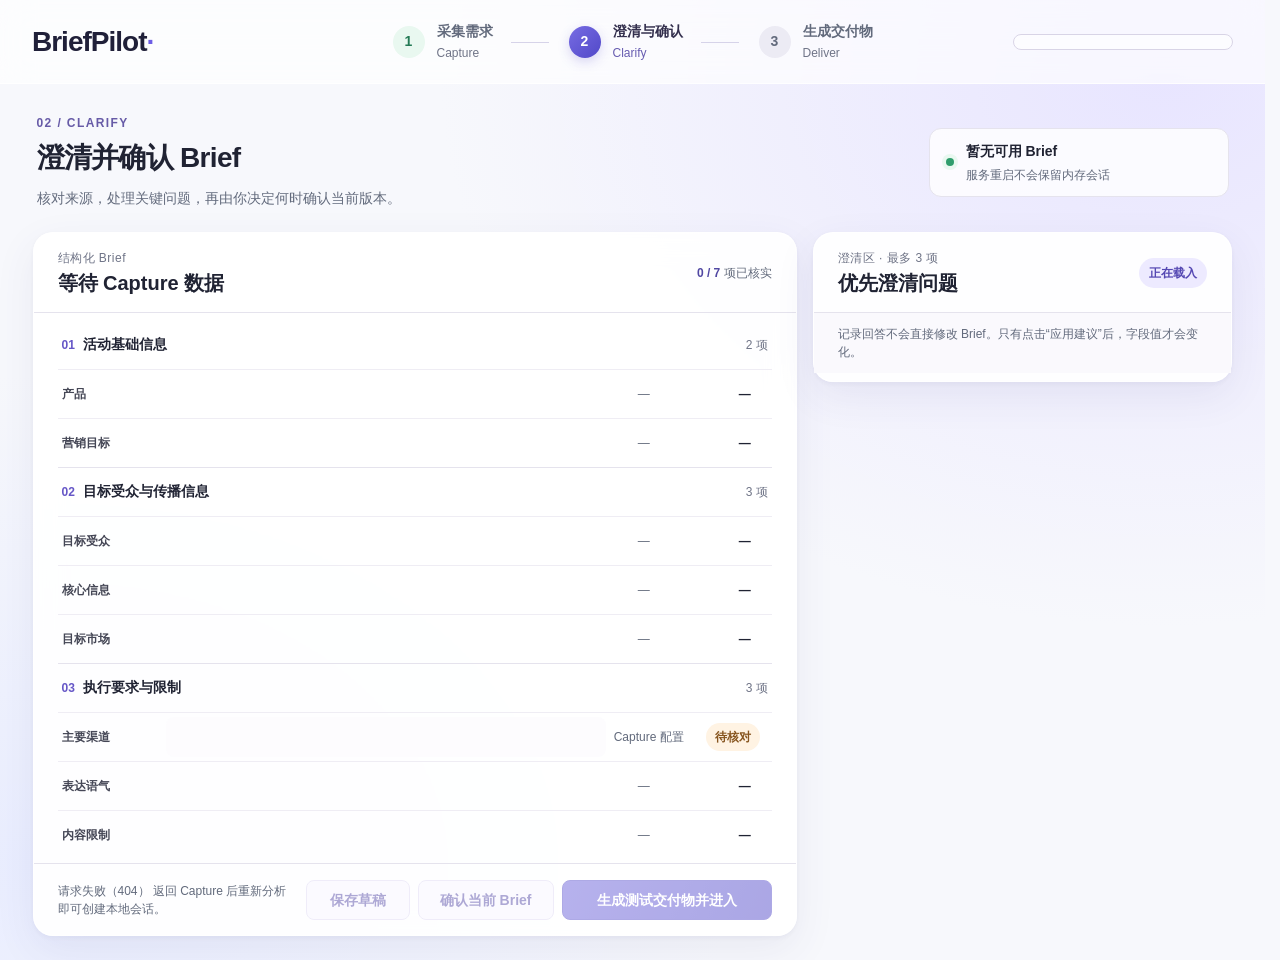
==== commit 31f42537: "feat: add GPT-6 Luna support and refine BriefPilot workflow" ====
--- a/design_prototype/clarify.html
+++ b/design_prototype/clarify.html
@@ -2,7 +2,7 @@
 <html lang="zh-CN">
 <head>
   <meta charset="utf-8"><meta name="viewport" content="width=device-width, initial-scale=1">
-  <title>BriefPilot · 澄清与确认</title><link rel="stylesheet" href="styles.css?v=10"><link rel="stylesheet" href="workspace.css?v=5"><link rel="icon" href="data:,">
+  <title>BriefPilot · 澄清与确认</title><link rel="stylesheet" href="styles.css?v=10"><link rel="stylesheet" href="workspace.css?v=6"><link rel="icon" href="data:,">
 </head>
 <body class="work-page">
   <header class="topbar">
--- a/design_prototype/workspace.css
+++ b/design_prototype/workspace.css
@@ -24,7 +24,7 @@
 
 /* Clarify */
 .clarify-layout{display:grid;grid-template-columns:minmax(0,1.82fr) minmax(320px,1fr);gap:var(--space-4);align-items:start}
-.brief-panel,.question-panel{min-width:0}
+.brief-panel,.question-panel{min-width:0;align-self:start}
 .brief-groups{padding:var(--space-2) var(--space-6) var(--space-1)}
 .brief-group{margin:0;border:0;border-bottom:1px solid var(--color-border);background:transparent}
 .brief-group:last-child{border-bottom:0}
@@ -67,7 +67,7 @@
   margin:var(--space-2) var(--space-6) var(--space-3);padding:var(--space-3) var(--space-4);
   border:1px solid #ead9c8;border-radius:var(--radius-card);background:#fff8f1;
 }
-.impact-bar[hidden]{display:flex;visibility:hidden;pointer-events:none}.impact-bar strong{color:#74481d;font-size:var(--font-size-sm)}
+.impact-bar[hidden]{display:none}.impact-bar strong{color:#74481d;font-size:var(--font-size-sm)}
 .impact-bar p{margin:var(--space-1) 0 0;color:#765f49;font-size:var(--font-size-xs)}
 .text-button{min-height:32px;padding:0 var(--space-2);border:0;border-radius:var(--radius-control);color:#5548b3;background:transparent;font-size:var(--font-size-xs);font-weight:var(--font-weight-semibold);text-decoration:none}
 .text-button:hover{background:var(--color-primary-soft)}
